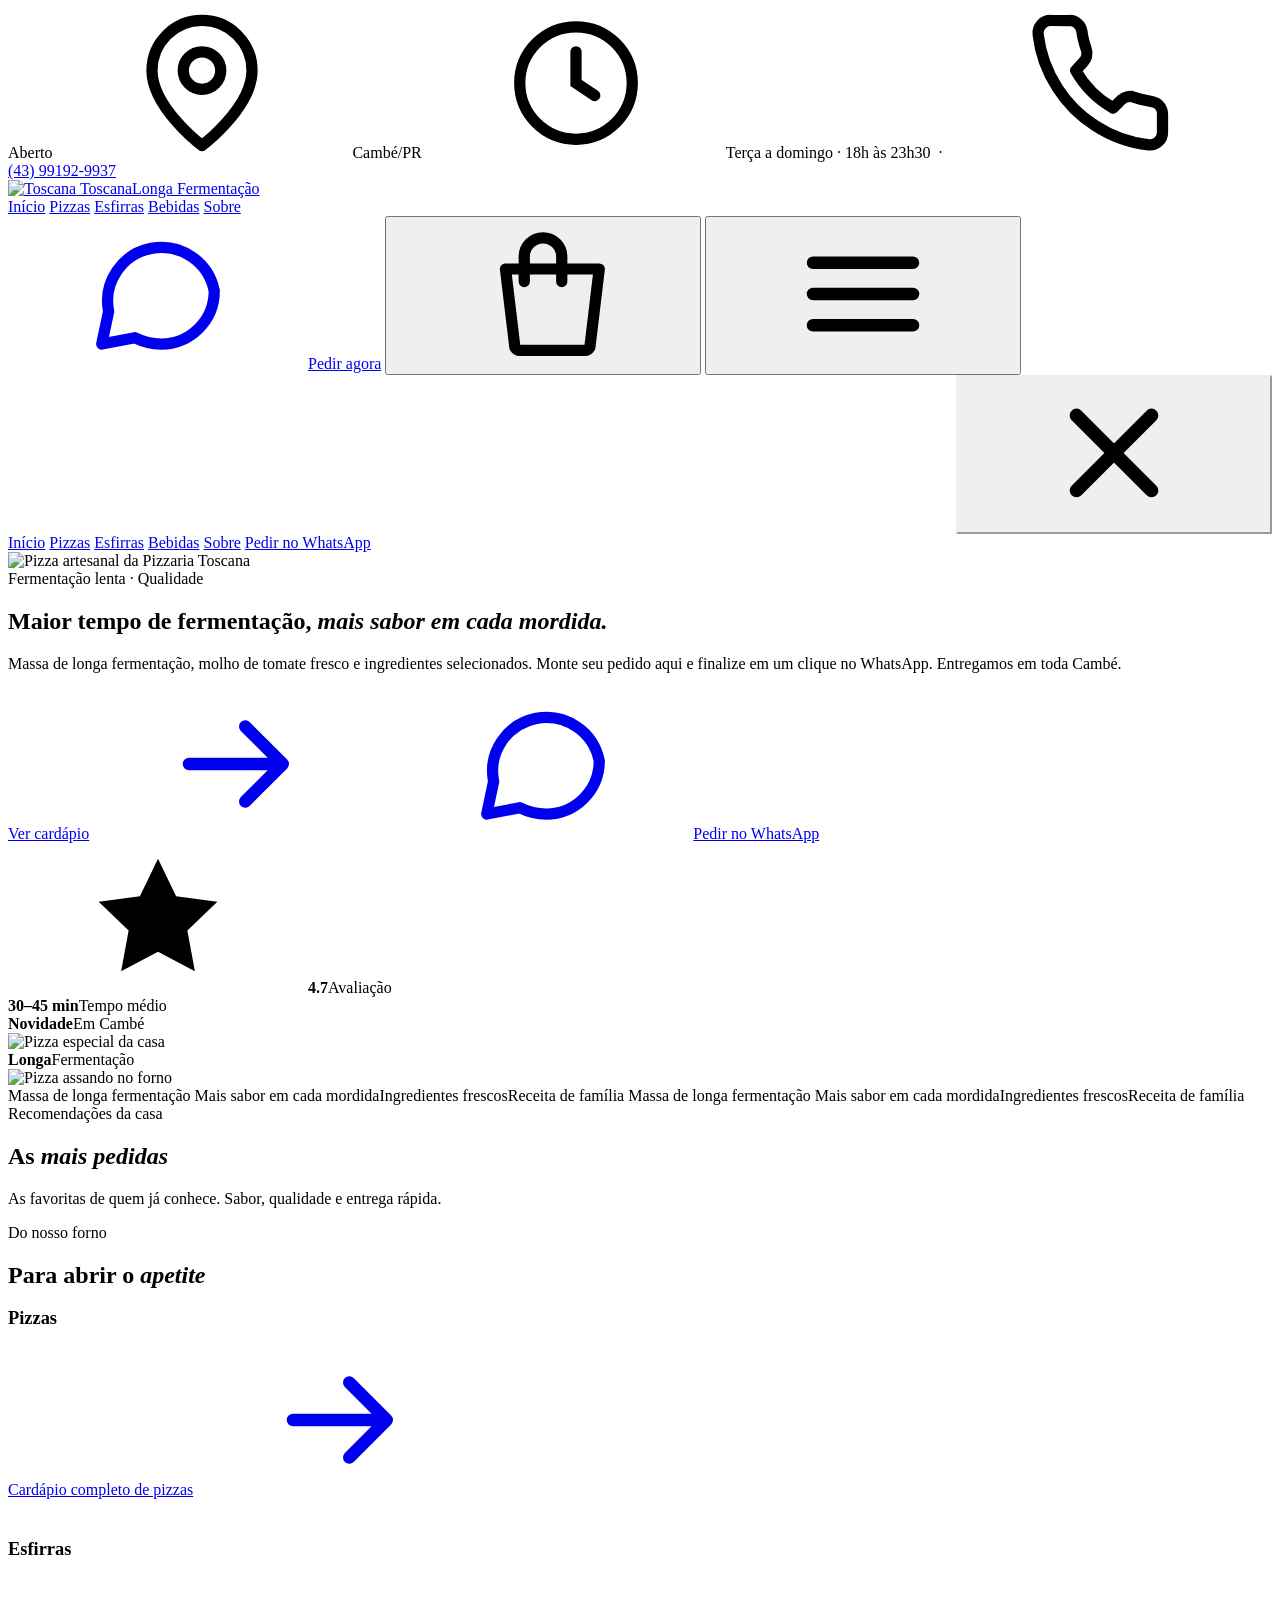
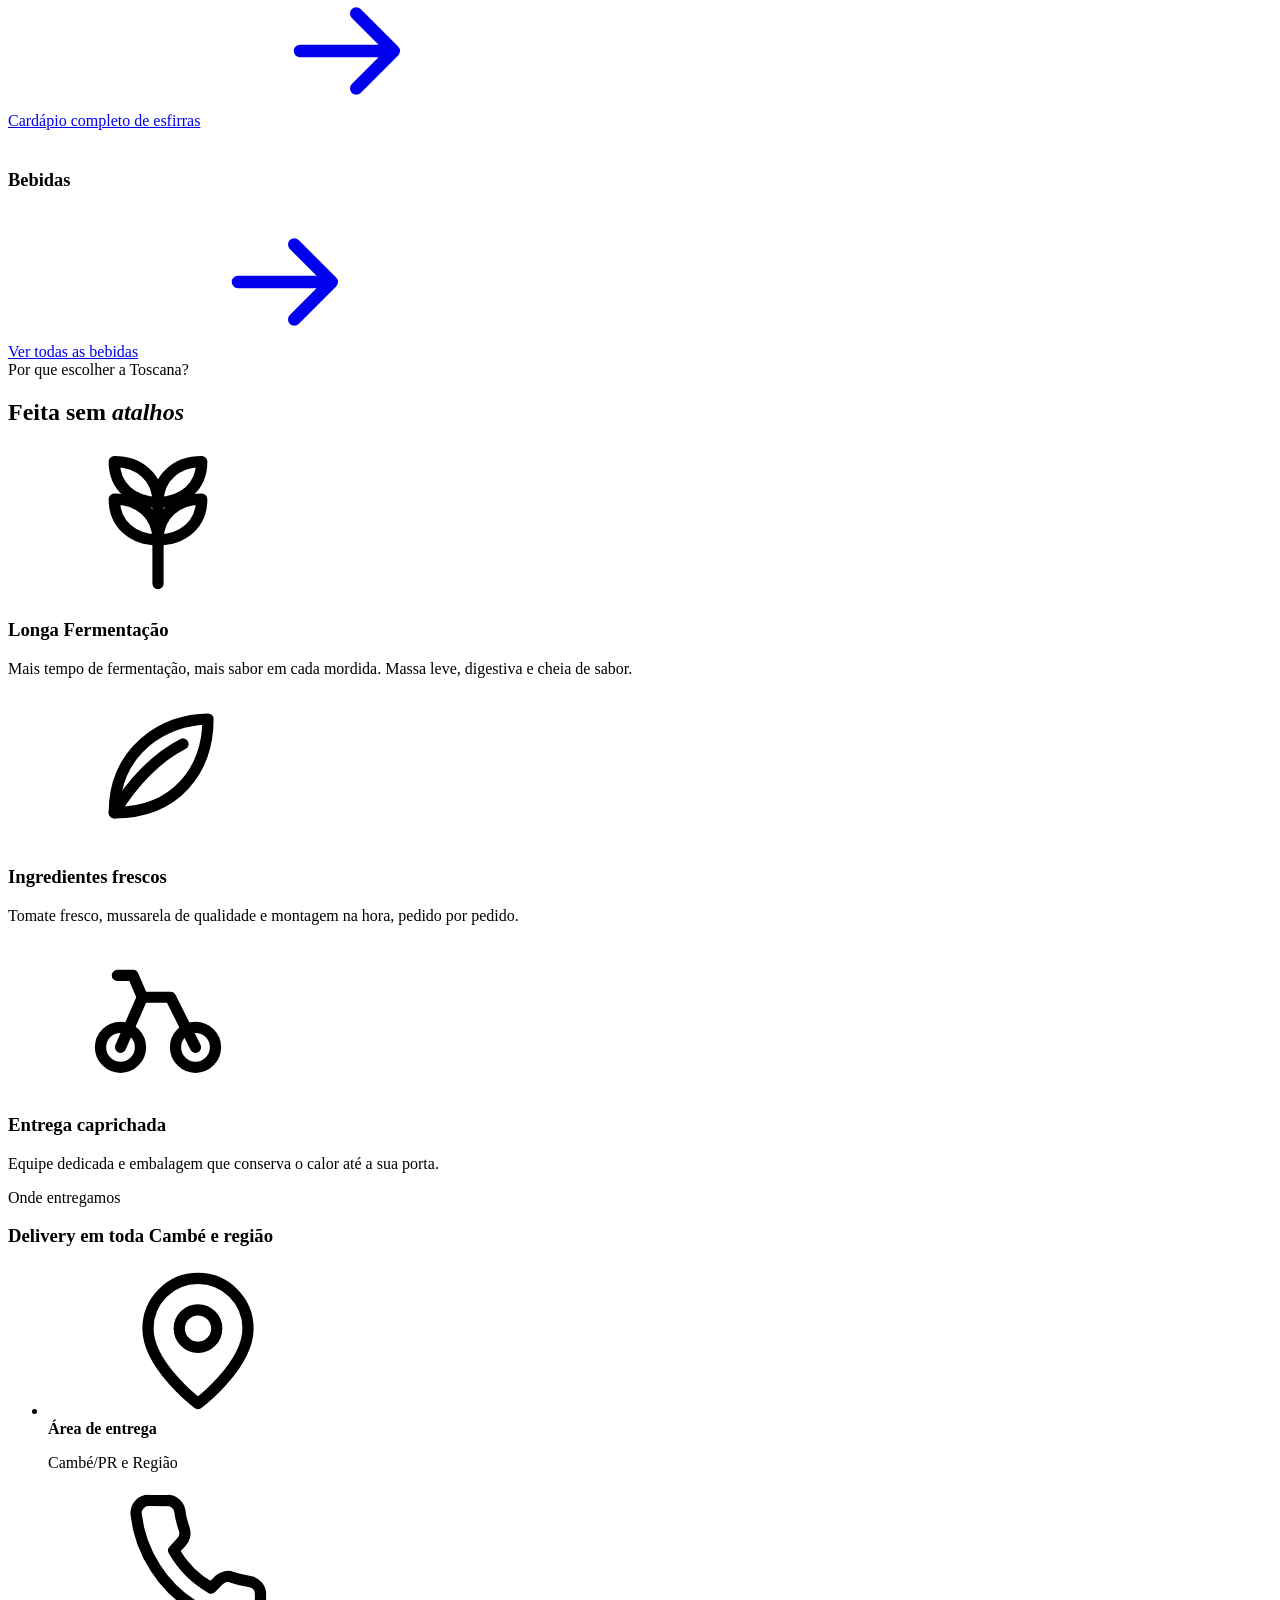
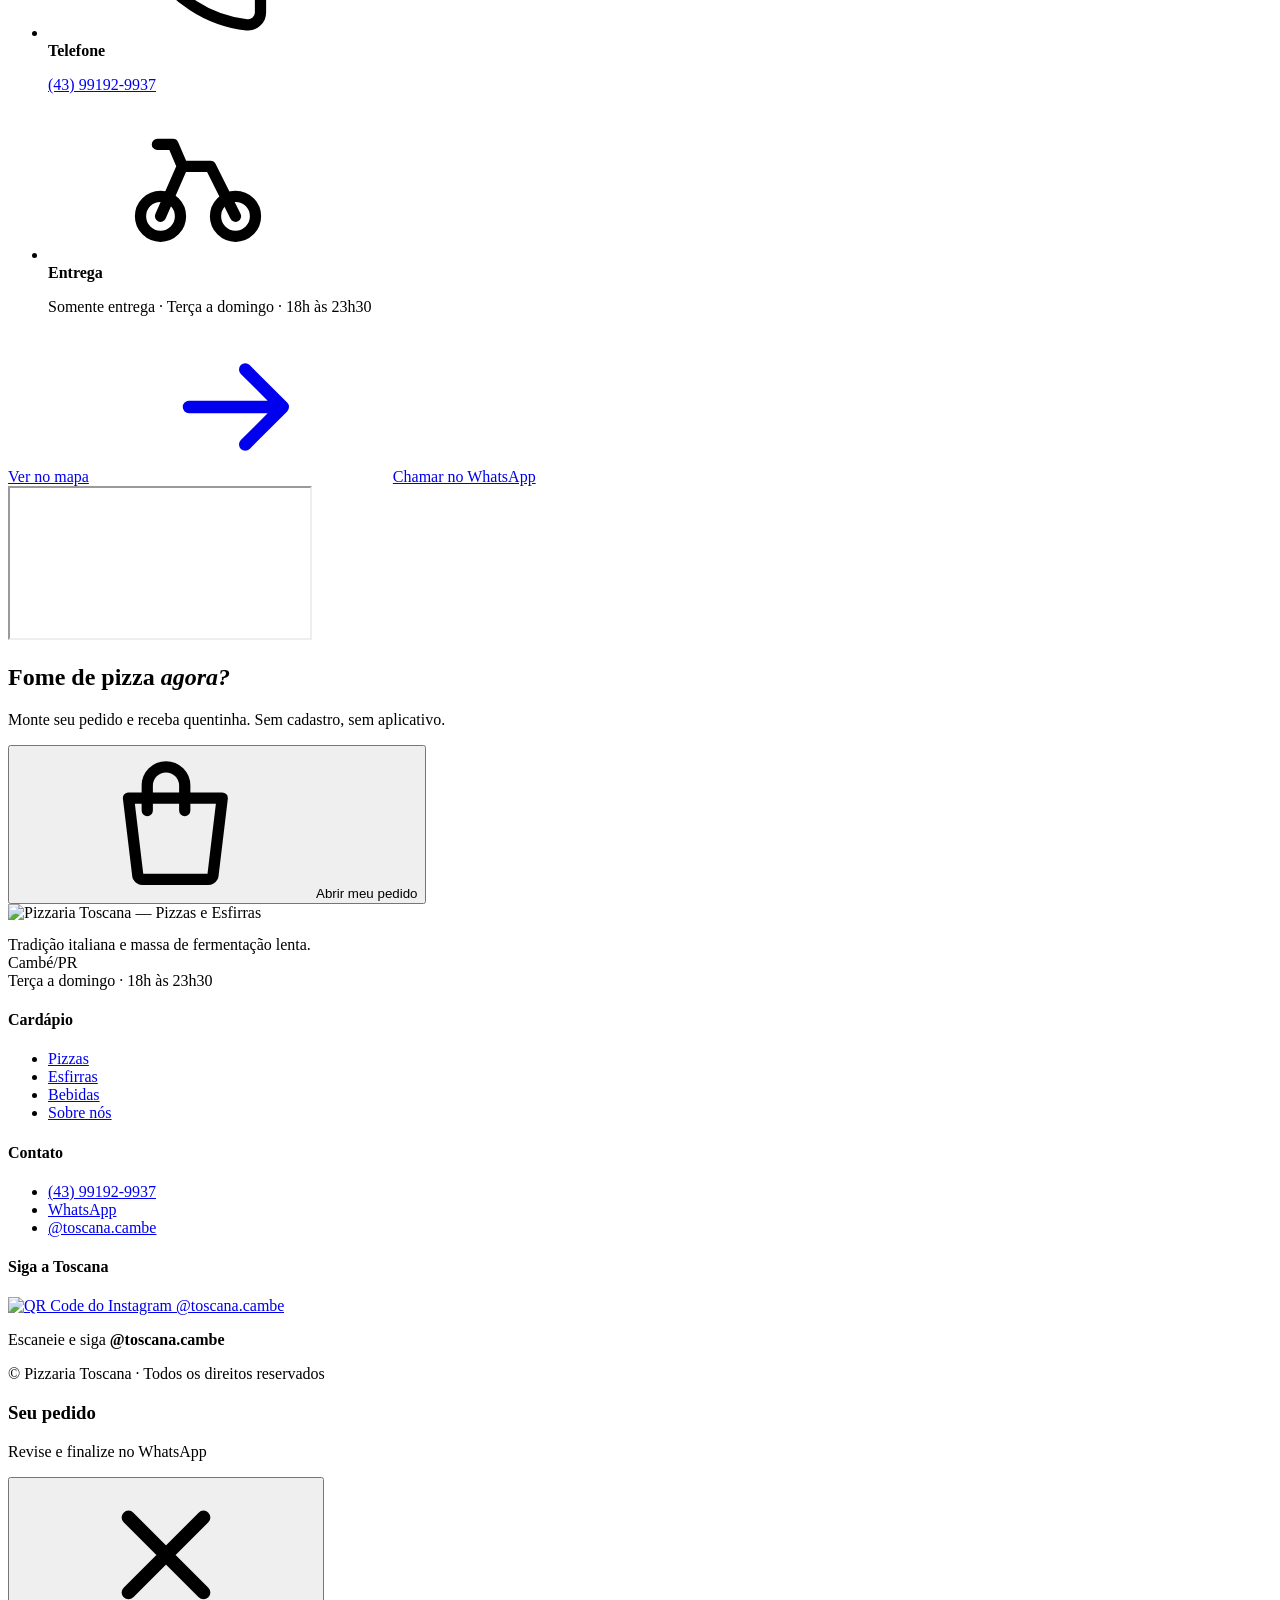
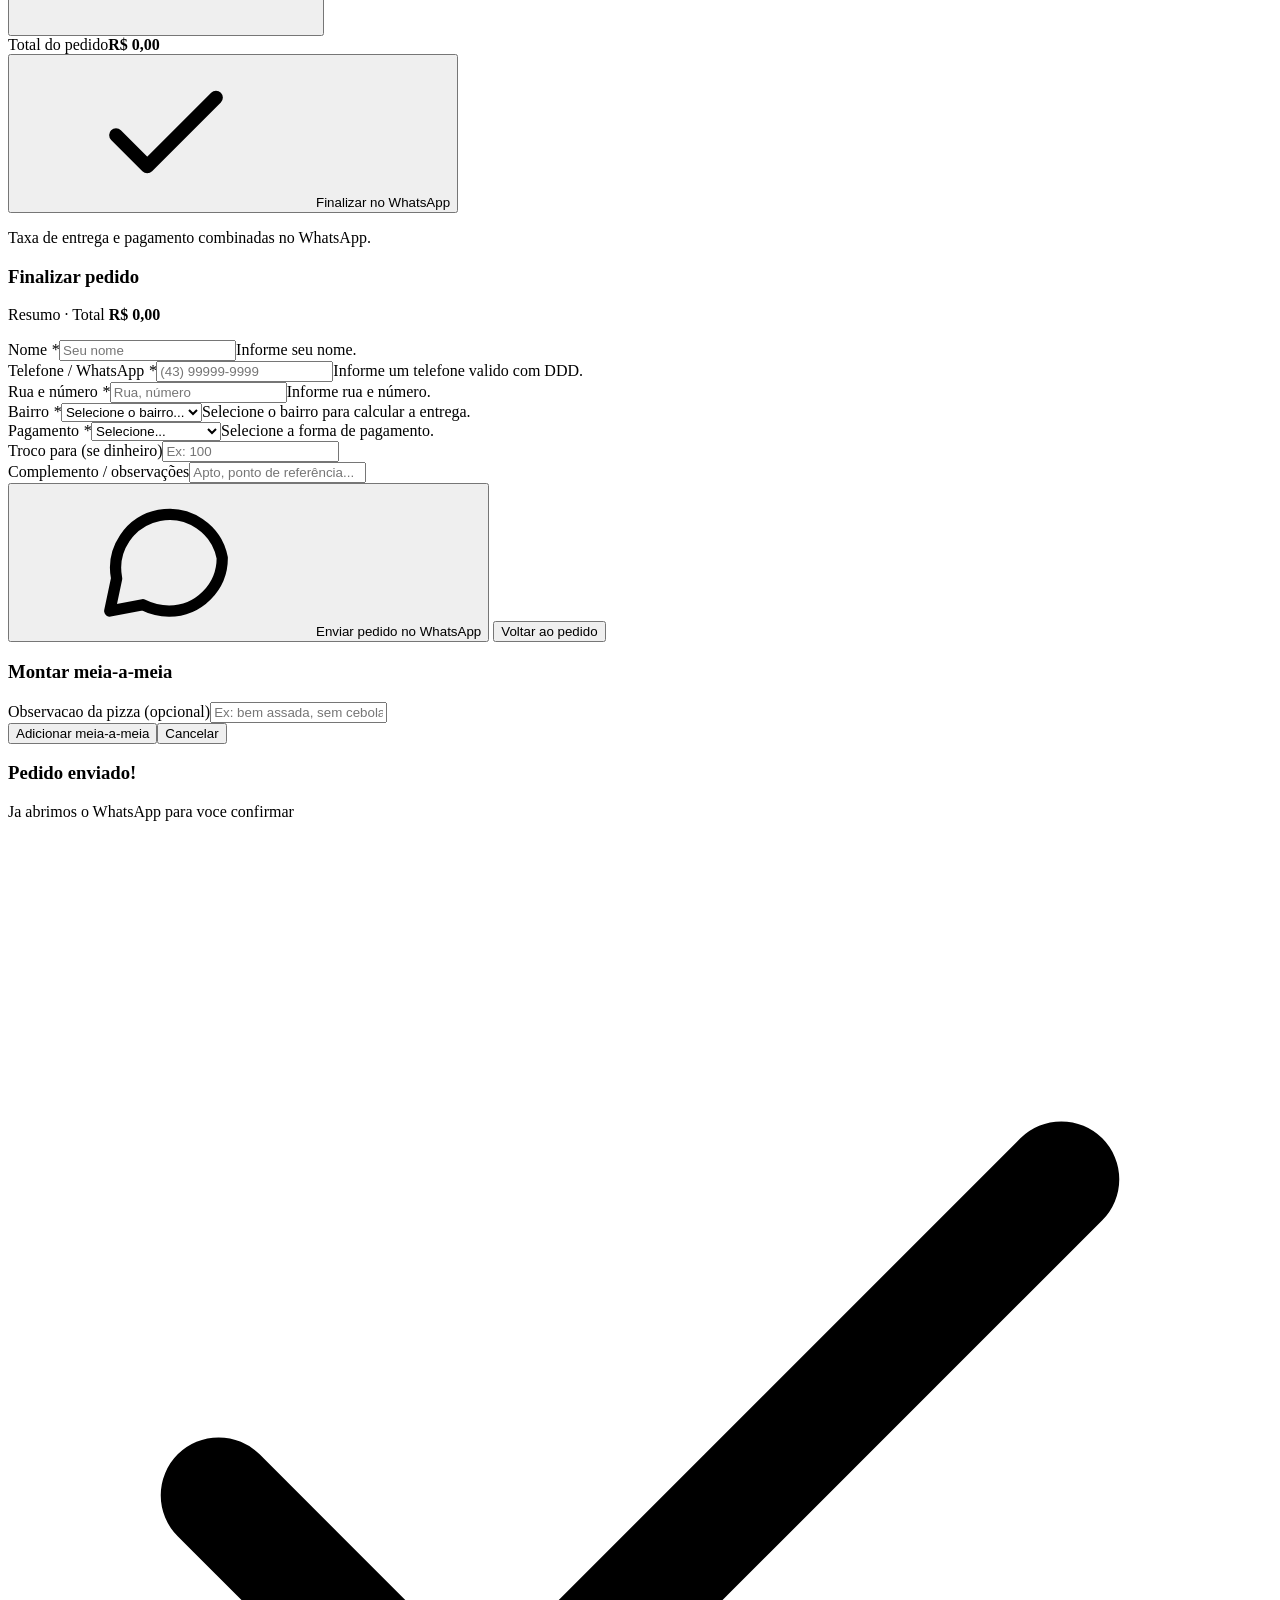
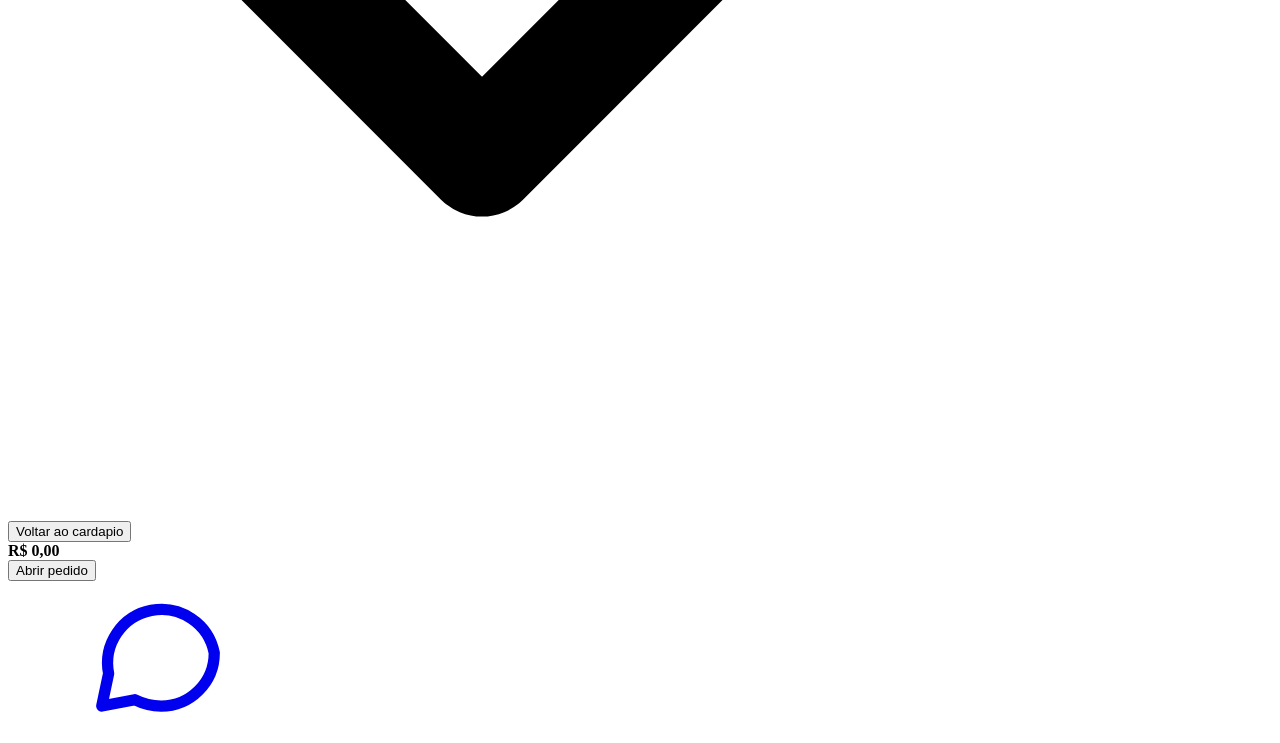
==== index.html @ c0763ba6 "Merge pull request #1 from CaueYamamoto/master" ====
<!DOCTYPE html>
<html lang="pt-BR">
<head>
<meta charset="UTF-8">
<meta name="viewport" content="width=device-width, initial-scale=1.0">
<title>Toscana — Pizzas e Esfirras em Cambé</title>
<meta name="description" content="Pizzaria Toscana: pizzas artesanais de fermentação lenta e esfirras fresquinhas, com entrega em Cambé. Monte seu pedido e finalize pelo WhatsApp.">
<link rel="icon" type="image/png" href="/assets/logo-mini.PNG">
<meta property="og:title" content="Pizzaria Toscana — Delivery em Cambé">
<meta property="og:description" content="Mais tempo de fermentação, mais sabor em cada mordida. Peça pelo WhatsApp.">
<meta property="og:image" content="assets/hero.jpg">
<link rel="preload" as="image" href="/assets/hero.jpg" fetchpriority="high">
<link rel="preconnect" href="https://fonts.googleapis.com">
<link rel="preconnect" href="https://fonts.gstatic.com" crossorigin>
<link href="https://fonts.googleapis.com/css2?family=Fraunces:ital,opsz,wght@0,9..144,500;0,9..144,650;1,9..144,500;1,9..144,650&family=Inter:wght@400;600;700;800&display=swap" rel="stylesheet">
<link rel="stylesheet" href="/css/style.css?v=6">
<meta name="theme-color" content="#3d060e">
<link rel="manifest" href="/manifest.json">
<script type="application/ld+json">{"@context":"https://schema.org","@type":"FoodEstablishment","name":"Pizzaria Toscana"}</script>
</head>
<body>

<svg width="0" height="0" style="position:absolute" aria-hidden="true">
  <defs>
    <symbol id="i-bag" viewBox="0 0 24 24" fill="none" stroke="currentColor" stroke-width="1.8" stroke-linecap="round" stroke-linejoin="round"><path d="M6 8h15l-1.5 12.5a1 1 0 0 1-1 .5H8.5a1 1 0 0 1-1-.5L6 8Z"/><path d="M9 10V6a3 3 0 0 1 6 0v4"/></symbol>
    <symbol id="i-phone" viewBox="0 0 24 24" fill="none" stroke="currentColor" stroke-width="1.8" stroke-linecap="round" stroke-linejoin="round"><path d="M22 16.9v3a2 2 0 0 1-2.2 2 19.8 19.8 0 0 1-8.6-3.1 19.5 19.5 0 0 1-6-6A19.8 19.8 0 0 1 2.1 4.2 2 2 0 0 1 4.1 2h3a2 2 0 0 1 2 1.7c.1 1 .4 2 .7 2.9a2 2 0 0 1-.5 2.1L8.1 10a16 16 0 0 0 6 6l1.3-1.3a2 2 0 0 1 2.1-.4c.9.3 1.9.5 2.9.7a2 2 0 0 1 1.6 2Z"/></symbol>
    <symbol id="i-pin" viewBox="0 0 24 24" fill="none" stroke="currentColor" stroke-width="1.8" stroke-linecap="round" stroke-linejoin="round"><path d="M20 10c0 6-8 12-8 12S4 16 4 10a8 8 0 0 1 16 0Z"/><circle cx="12" cy="10" r="3"/></symbol>
    <symbol id="i-clock" viewBox="0 0 24 24" fill="none" stroke="currentColor" stroke-width="1.8" stroke-linecap="round"><circle cx="12" cy="12" r="9"/><path d="M12 7v5l3 2"/></symbol>
    <symbol id="i-star" viewBox="0 0 24 24" fill="currentColor"><path d="M12 2.5l2.9 6 6.6.9-4.8 4.6 1.2 6.5L12 17.4l-5.9 3.1 1.2-6.5L2.5 9.4l6.6-.9Z"/></symbol>
    <symbol id="i-arrow" viewBox="0 0 24 24" fill="none" stroke="currentColor" stroke-width="2" stroke-linecap="round" stroke-linejoin="round"><path d="M4 12h15M13 6l6 6-6 6"/></symbol>
    <symbol id="i-flame" viewBox="0 0 24 24" fill="none" stroke="currentColor" stroke-width="1.8" stroke-linecap="round" stroke-linejoin="round"><path d="M12 22c4 0 7-2.8 7-6.5 0-4-3-6.5-4.5-9C13 4 12 2.5 12 2.5S11 4 9.5 6.5C8 9 5 11 5 15.5 5 19.2 8 22 12 22Z"/><path d="M12 22c-1.5 0-2.5-1-2.5-2.3 0-1.5 1.2-2.3 2.5-3.7 1.3 1.4 2.5 2.2 2.5 3.7 0 1.3-1 2.3-2.5 2.3Z"/></symbol>
    <symbol id="i-wheat" viewBox="0 0 24 24" fill="none" stroke="currentColor" stroke-width="1.8" stroke-linecap="round" stroke-linejoin="round"><path d="M12 22V9"/><path d="M12 9C12 5 9 2.5 5 2.5c0 4 3 6.5 7 6.5Z"/><path d="M12 9c0-4 3-6.5 7-6.5 0 4-3 6.5-7 6.5Z"/><path d="M12 15c0-4-3-6.5-7-6.5 0 4 3 6.5 7 6.5Z"/><path d="M12 15c0-4 3-6.5 7-6.5 0 4-3 6.5-7 6.5Z"/></symbol>
    <symbol id="i-leaf" viewBox="0 0 24 24" fill="none" stroke="currentColor" stroke-width="1.8" stroke-linecap="round" stroke-linejoin="round"><path d="M5 19C5 9 13 4 20 4c0 8-5 15-15 15Z"/><path d="M5 19c3-5 7-9 11-11"/></symbol>
    <symbol id="i-x" viewBox="0 0 24 24" fill="none" stroke="currentColor" stroke-width="2.2" stroke-linecap="round"><path d="M6 6l12 12M18 6 6 18"/></symbol>
    <symbol id="i-menu" viewBox="0 0 24 24" fill="none" stroke="currentColor" stroke-width="2" stroke-linecap="round"><path d="M4 7h16M4 12h16M4 17h16"/></symbol>
    <symbol id="i-chat" viewBox="0 0 24 24" fill="none" stroke="currentColor" stroke-width="1.8" stroke-linecap="round" stroke-linejoin="round"><path d="M21 11.5a8.5 8.5 0 0 1-8.5 8.5c-1.5 0-3-.4-4.2-1L3 20l1.1-5.2A8.5 8.5 0 1 1 21 11.5Z"/></symbol>
    <symbol id="i-bike" viewBox="0 0 24 24" fill="none" stroke="currentColor" stroke-width="1.8" stroke-linecap="round" stroke-linejoin="round"><circle cx="6" cy="17" r="3.2"/><circle cx="18" cy="17" r="3.2"/><path d="M6 17 9.5 9H14l4 8M9.5 9 8 5.5H5.5"/></symbol>
    <symbol id="i-check" viewBox="0 0 24 24" fill="none" stroke="currentColor" stroke-width="2.2" stroke-linecap="round" stroke-linejoin="round"><path d="M4 12.5l5 5L20 6.5"/></symbol>
  </defs>
</svg>

<div class="topbar">
  <div class="container">
    <span class="topbar-item"><span class="open-badge" data-open-badge>Aberto</span></span><span class="topbar-item topbar-item--hide-mobile"><svg><use href="#i-pin"/></svg><span data-bind="address">Cambé/PR</span></span>
    <span class="topbar-item"><svg><use href="#i-clock"/></svg><span data-bind="hours">Terça a domingo · 18h às 23h30</span>&nbsp;&nbsp;·&nbsp;&nbsp;<svg><use href="#i-phone"/></svg><a data-bind="phone-href" href="#"><span data-bind="phone">(43) 99192-9937</span></a></span>
  </div>
</div>

<header class="site-header" id="siteHeader">
  <div class="container header-inner">
    <a class="brand" href="/" aria-label="Pizzaria Toscana — início">
      <span class="brand-badge"><img src="/assets/logo-mini.PNG" alt="Toscana" width="52" height="52"></span>
      <span><span class="brand-name">Toscana</span><span class="brand-sub">Longa Fermentação</span></span>
    </a>
    <nav class="main-nav" aria-label="Navegação principal">
      <a href="/" class="is-active">Início</a>
      <a href="/pizzas">Pizzas</a>
      <a href="/esfirras">Esfirras</a>
      <a href="/bebidas">Bebidas</a>
      <a href="/sobre">Sobre</a>
    </nav>
    <div class="header-actions">
      <a class="btn btn--wine btn--sm" data-bind="wa" href="#"><svg><use href="#i-chat"/></svg>Pedir agora</a>
      <button class="bag-btn" type="button" data-open-cart aria-label="Abrir pedido"><svg><use href="#i-bag"/></svg><span class="bag-count" data-cart-count style="display:none">0</span></button>
      <button class="nav-toggle" type="button" id="mobileOpen" aria-label="Abrir menu"><svg><use href="#i-menu"/></svg></button>
    </div>
  </div>
</header>

<nav class="mobile-nav" id="mobileNav" aria-label="Menu">
  <div style="display:flex;justify-content:flex-end"><button class="icon-btn" type="button" id="mobileClose" aria-label="Fechar menu" style="border-color:var(--line);color:var(--wine-800)"><svg><use href="#i-x"/></svg></button></div>
  <a class="mobile-link" href="/">Início</a>
  <a class="mobile-link" href="/pizzas">Pizzas</a>
  <a class="mobile-link" href="/esfirras">Esfirras</a>
  <a class="mobile-link" href="/bebidas">Bebidas</a>
  <a class="mobile-link" href="/sobre">Sobre</a>
  <a class="btn btn--wine btn--block" data-bind="wa" href="#">Pedir no WhatsApp</a>
</nav>

<main>
  <!-- Hero -->
  <section class="hero">
    <div class="hero-bg"><img src="/assets/hero.jpg" alt="Pizza artesanal da Pizzaria Toscana" fetchpriority="high"></div>
    <div class="container">
      <div>
        <span class="eyebrow eyebrow--light">Fermentação lenta · Qualidade</span>
        <h1>Maior tempo de fermentação, <em>mais sabor em cada mordida.</em></h1>
        <p class="lead">Massa de longa fermentação, molho de tomate fresco e ingredientes selecionados. Monte seu pedido aqui e finalize em um clique no WhatsApp. Entregamos em toda Cambé.</p>
        <div class="hero-cta">
          <a href="/pizzas" class="btn btn--gold">Ver cardápio<svg><use href="#i-arrow"/></svg></a>
          <a data-bind="wa" href="#" class="btn btn--light"><svg><use href="#i-chat"/></svg>Pedir no WhatsApp</a>
        </div>
        <div class="hero-proof">
          <div class="proof"><strong><svg><use href="#i-star"/></svg>4.7</strong><span>Avaliação</span></a></div>
          <div class="proof"><strong>30–45 min</strong><span>Tempo médio</span></div>
          <div class="proof"><strong>Novidade</strong><span>Em Cambé</span></div>
        </div>
      </div>
      <div class="collage" aria-hidden="true">
        <div class="collage-main"><img src="/assets/pizza-toscana.jpg" alt="Pizza especial da casa" loading="lazy" decoding="async" width="640" height="480"></div>
        <div class="collage-badge"><strong>Longa</strong><span>Fermentação</span></div>
        <div class="collage-small"><img src="/assets/forno.jpg" alt="Pizza assando no forno" loading="lazy" decoding="async" width="400" height="400"></div>
      </div>
    </div>
  </section>

  <!-- Faixa -->
  <div class="marquee" aria-hidden="true">
      <div class="marquee-track">
        <span>Massa de longa fermentação </span><span>Mais sabor em cada mordida</span><span>Ingredientes frescos</span><span>Receita de família</span>
        <span>Massa de longa fermentação </span><span>Mais sabor em cada mordida</span><span>Ingredientes frescos</span><span>Receita de família</span>
    </div>
  </div>

  <!-- Mais pedidas -->
  <section class="section">
    <div class="container">
      <div class="section-head section-head--center">
        <span class="eyebrow eyebrow--center">Recomendações da casa</span>
        <h2>As <em>mais pedidas</em></h2>
        <p>As favoritas de quem já conhece. Sabor, qualidade e entrega rápida.</p>
      </div>
      <div class="grid grid--4" data-menu="featured"></div>
    </div>
  </section>

  <!-- Prévia do cardápio -->
  <section class="section section--white section--tight">
    <div class="container">
      <div class="section-head">
        <span class="eyebrow">Do nosso forno</span>
        <h2>Para abrir o <em>apetite</em></h2>
      </div>
      <h3 style="font-size:1.15rem;color:var(--wine-800);margin-bottom:16px">Pizzas</h3>
      <div class="grid grid--4" data-menu="pizzas" data-limit="4"></div>
      <div class="section-more"><a href="/pizzas" class="btn btn--ghost">Cardápio completo de pizzas<svg><use href="#i-arrow"/></svg></a></div>
      <h3 style="font-size:1.15rem;color:var(--wine-800);margin:40px 0 16px">Esfirras</h3>
      <div class="grid grid--4" data-menu="esfirras" data-limit="4"></div>
      <div class="section-more"><a href="/esfirras" class="btn btn--ghost">Cardápio completo de esfirras<svg><use href="#i-arrow"/></svg></a></div>
      <h3 style="font-size:1.15rem;color:var(--wine-800);margin:40px 0 16px">Bebidas</h3>
      <div class="grid grid--4" data-menu="bebidas" data-limit="4"></div>
      <div class="section-more"><a href="/bebidas" class="btn btn--ghost">Ver todas as bebidas<svg><use href="#i-arrow"/></svg></a></div>
    </div>
  </section>

  <!-- Diferenciais -->
  <section class="section">
    <div class="container">
      <div class="section-head">
        <span class="eyebrow">Por que escolher a Toscana?</span>
        <h2>Feita sem <em>atalhos</em></h2>
      </div>
      <div class="values">
        <div class="value-card">
          <div class="value-ico"><svg><use href="#i-wheat"/></svg></div>
          <h3>Longa Fermentação</h3>
          <p>Mais tempo de fermentação, mais sabor em cada mordida. Massa leve, digestiva e cheia de sabor.</p>
        </div>
        <div class="value-card">
          <div class="value-ico"><svg><use href="#i-leaf"/></svg></div>
          <h3>Ingredientes frescos</h3>
          <p>Tomate fresco, mussarela de qualidade e montagem na hora, pedido por pedido.</p>
        </div>
        <div class="value-card">
          <div class="value-ico"><svg><use href="#i-bike"/></svg></div>
          <h3>Entrega caprichada</h3>
          <p>Equipe dedicada e embalagem que conserva o calor até a sua porta.</p>
        </div>
      </div>
    </div>
  </section>

  <!-- Localizacao -->
  <section class="section section--white section--tight">
    <div class="container split">
      <div class="info-panel">
        <span class="eyebrow eyebrow--light">Onde entregamos</span>
        <h3>Delivery em toda Cambé e região</h3>
        <ul class="info-list">
          <li><span class="info-ico"><svg><use href="#i-pin"/></svg></span><div><strong>Área de entrega</strong><p data-bind="address">Cambé/PR e Região</p></div></li>
          <li><span class="info-ico"><svg><use href="#i-phone"/></svg></span><div><strong>Telefone</strong><p><a data-bind="phone-href" href="#"><span data-bind="phone">(43) 99192-9937</span></a></p></div></li>
          <li><span class="info-ico"><svg><use href="#i-bike"/></svg></span><div><strong>Entrega</strong><p>Somente entrega · <span data-bind="hours">Terça a domingo · 18h às 23h30</span></p></div></li>
        </ul>
        <div class="info-actions">
          <a id="btnRotas" href="#" class="btn btn--gold btn--sm">Ver no mapa<svg><use href="#i-arrow"/></svg></a>
          <a data-bind="wa" href="#" class="btn btn--light btn--sm">Chamar no WhatsApp</a>
        </div>
      </div>
      <div class="map-frame"><iframe id="mapEmbed" title="Mapa — Pizzaria Toscana" loading="lazy" referrerpolicy="no-referrer-when-downgrade"></iframe></div>
    </div>
  </section>

  <!-- CTA -->
  <div class="cta-band">
    <div class="container">
      <div><h2>Fome de pizza <em>agora?</em></h2><p>Monte seu pedido e receba quentinha. Sem cadastro, sem aplicativo.</p></div>
      <button class="btn btn--gold" type="button" data-open-cart><svg><use href="#i-bag"/></svg>Abrir meu pedido</button>
    </div>
  </div>
</main>

<footer class="site-footer">
  <div class="container footer-grid">
    <div>
      <img class="footer-logo" src="/assets/logo-full.PNG" alt="Pizzaria Toscana — Pizzas e Esfirras">
      <p style="margin-top:14px">Tradição italiana e massa de fermentação lenta.<br><span data-bind="address">Cambé/PR</span><br><span data-bind="hours">Terça a domingo · 18h às 23h30</span></p>
    </div>
    <div><h4>Cardápio</h4><ul><li><a href="/pizzas">Pizzas</a></li><li><a href="/esfirras">Esfirras</a></li><li><a href="/bebidas">Bebidas</a></li><li><a href="/sobre">Sobre nós</a></li></ul></div>
    <div><h4>Contato</h4><ul><li><a data-bind="phone-href" href="#"><span data-bind="phone">(43) 99192-9937</span></a></li><li><a data-bind="wa" href="#">WhatsApp</a></li><li><a data-bind="ig" href="#" target="_blank" rel="noopener"><span data-bind="ig-handle">@toscana.cambe</span></a></li></ul></div>
    <div><h4>Siga a Toscana</h4><a class="qr-card" data-bind="ig" href="#" target="_blank" rel="noopener" aria-label="Abrir o Instagram da Toscana"><img src="/assets/qrcodeig.JPG" alt="QR Code do Instagram @toscana.cambe"></a><p class="qr-caption">Escaneie e siga <strong data-bind="ig-handle">@toscana.cambe</strong></p></div>
  </div>
  <div class="footer-bottom">© <span id="ano"></span> Pizzaria Toscana · Todos os direitos reservados</div>
</footer>

<!-- Carrinho -->
<div class="scrim" id="cartScrim"></div>
<aside class="cart-drawer" id="cartDrawer" role="dialog" aria-modal="true" aria-label="Seu pedido">
  <div class="drawer-head">
    <div><h3>Seu pedido</h3><p>Revise e finalize no WhatsApp</p></div>
    <button class="icon-btn" type="button" data-close-cart aria-label="Fechar"><svg><use href="#i-x"/></svg></button>
  </div>
  <div class="drawer-items" id="cartItems"></div>
  <div class="drawer-foot">
    <div class="total-line"><span>Total do pedido</span><strong id="cartTotal">R$ 0,00</strong></div>
    <button class="btn btn--green btn--block" id="btnCheckout" type="button" data-open-checkout><svg><use href="#i-check"/></svg>Finalizar no WhatsApp</button>
    <p class="foot-note">Taxa de entrega e pagamento combinadas no WhatsApp.</p>
  </div>
</aside>

<!-- Checkout -->
<div class="modal" id="checkoutModal" role="dialog" aria-modal="true" aria-label="Finalizar pedido">
  <div class="modal-card">
    <div class="modal-head"><h3>Finalizar pedido</h3><p>Resumo · Total <strong id="checkoutTotal">R$ 0,00</strong></p></div>
    <form class="modal-body" id="checkoutForm" novalidate>
      <div class="order-resume" id="orderResume"></div>
      <div class="field"><label for="fName">Nome <i>*</i></label><input id="fName" name="name" autocomplete="name" autocapitalize="words" enterkeyhint="next" aria-describedby="fName-err" placeholder="Seu nome"><span class="field-error" id="fName-err">Informe seu nome.</span></div>
      <div class="field"><label for="fPhone">Telefone / WhatsApp <i>*</i></label><input id="fPhone" name="phone" inputmode="tel" autocomplete="tel" enterkeyhint="next" aria-describedby="fPhone-err" placeholder="(43) 99999-9999"><span class="field-error" id="fPhone-err">Informe um telefone valido com DDD.</span></div>
      <div class="field"><label for="fAddress">Rua e número <i>*</i></label><input id="fAddress" name="address" autocomplete="street-address" enterkeyhint="next" aria-describedby="fAddress-err" placeholder="Rua, número"><span class="field-error" id="fAddress-err">Informe rua e número.</span></div>
      <div class="field"><label for="fDistrict">Bairro <i>*</i></label><select id="fDistrict" name="district"><option value="">Selecione o bairro...</option></select><span class="field-error" id="fDistrict-err">Selecione o bairro para calcular a entrega.</span></div>
      <div class="fee-preview" id="feePreview" role="status"></div>
      <div class="field-2col"><div class="field"><label for="fPayment">Pagamento <i>*</i></label><select id="fPayment"><option value="">Selecione...</option><option>Pix</option><option>Cartão na entrega</option><option>Dinheiro</option></select><span class="field-error" id="fPayment-err">Selecione a forma de pagamento.</span></div><div class="field" id="fChangeWrap"><label for="fChange">Troco para (se dinheiro)</label><input id="fChange" inputmode="decimal" placeholder="Ex: 100"></div></div>
      <div class="field"><label for="fNotes">Complemento / observações</label><input id="fNotes" name="notes" autocomplete="off" enterkeyhint="done" placeholder="Apto, ponto de referência..."></div>
      <div class="modal-foot"><button type="submit" class="btn btn--green btn--block"><svg><use href="#i-chat"/></svg>Enviar pedido no WhatsApp</button>
      <button type="button" class="btn btn--ghost btn--block" data-close-checkout>Voltar ao pedido</button></div>
    </form>
  </div>
</div>

<div class="modal" id="halfModal" role="dialog" aria-modal="true" aria-label="Montar meia-a-meia"><div class="modal-card"><div class="modal-head"><h3 id="halfTitle">Montar meia-a-meia</h3><p id="halfFee"></p></div><div class="modal-body"><div class="half-list" id="halfOptions"></div><div class="field"><label for="halfNotes">Observacao da pizza (opcional)</label><input id="halfNotes" maxlength="80" inputmode="text" enterkeyhint="done" placeholder="Ex: bem assada, sem cebola"></div><button type="button" class="btn btn--wine btn--block" data-confirm-half>Adicionar meia-a-meia</button><button type="button" class="btn btn--ghost btn--block" data-close-half>Cancelar</button></div></div></div><div class="modal" id="successModal" role="dialog" aria-modal="true" aria-label="Pedido enviado"><div class="modal-card"><div class="modal-head"><h3>Pedido enviado!</h3><p>Ja abrimos o WhatsApp para voce confirmar</p></div><div class="modal-body"><div class="success-check"><svg viewBox="0 0 24 24" fill="none" stroke="currentColor" stroke-width="2.2" stroke-linecap="round" stroke-linejoin="round"><path d="M4 12.5l5 5L20 6.5"/></svg></div><p id="successText"></p><button type="button" class="btn btn--green btn--block" data-close-success>Voltar ao cardapio</button><button type="button" class="btn btn--ghost btn--block" id="btnReorder" style="display:none">Pedir o ultimo pedido de novo</button></div></div></div><div class="sticky-bar" id="stickyBar" role="status"><div><strong id="stickyTotal">R$ 0,00</strong><br><span id="stickyCount"></span></div><button class="btn btn--gold btn--sm" type="button" data-open-cart>Abrir pedido</button></div>

<div class="toast" id="toast" role="status"></div>
<a class="float-wa" data-bind="wa" href="#" aria-label="Conversar no WhatsApp"><svg><use href="#i-chat"/></svg></a>

<script>if("serviceWorker" in navigator){window.addEventListener("load",function(){navigator.serviceWorker.register("/sw.js",{updateViaCache:"none"}).catch(function(){});});}</script>
<script src="/js/data.js"></script>
<script src="/js/store.js"></script>
<script src="/js/app.js"></script>
</body>
</html>
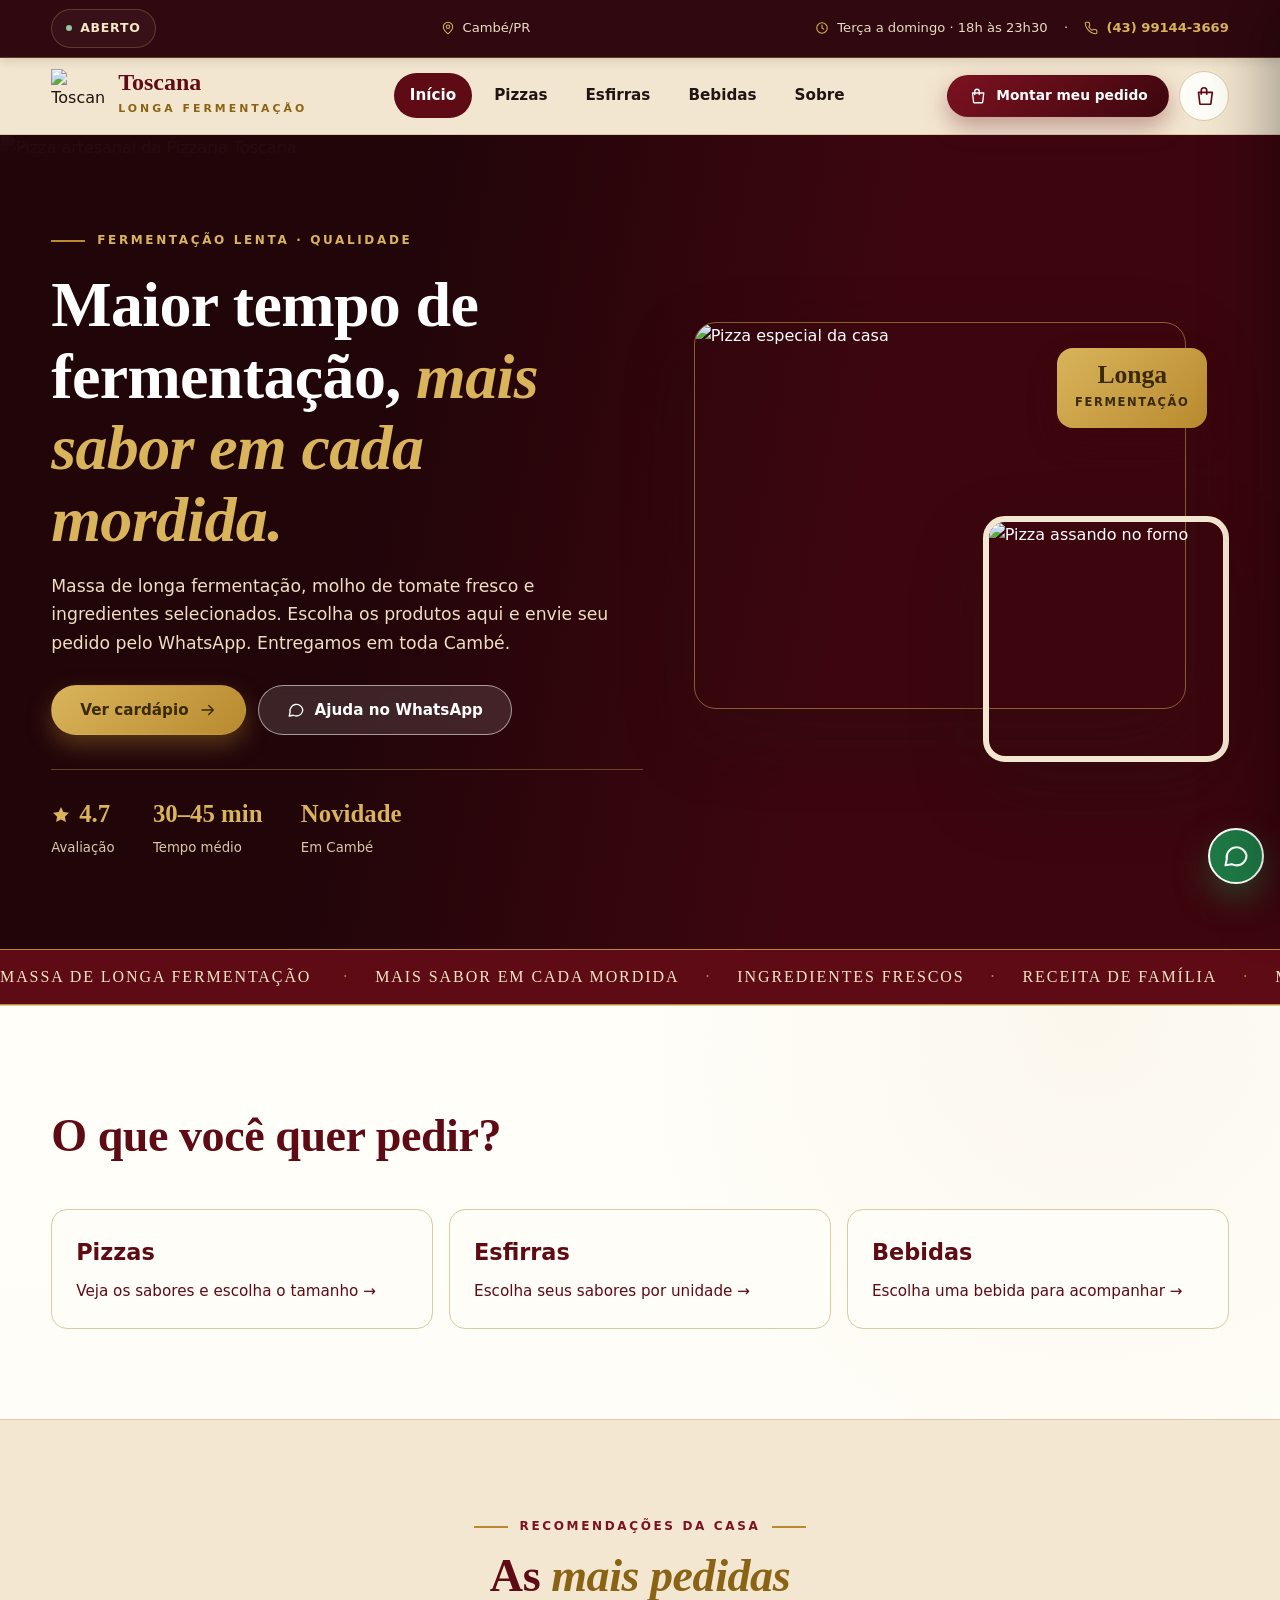
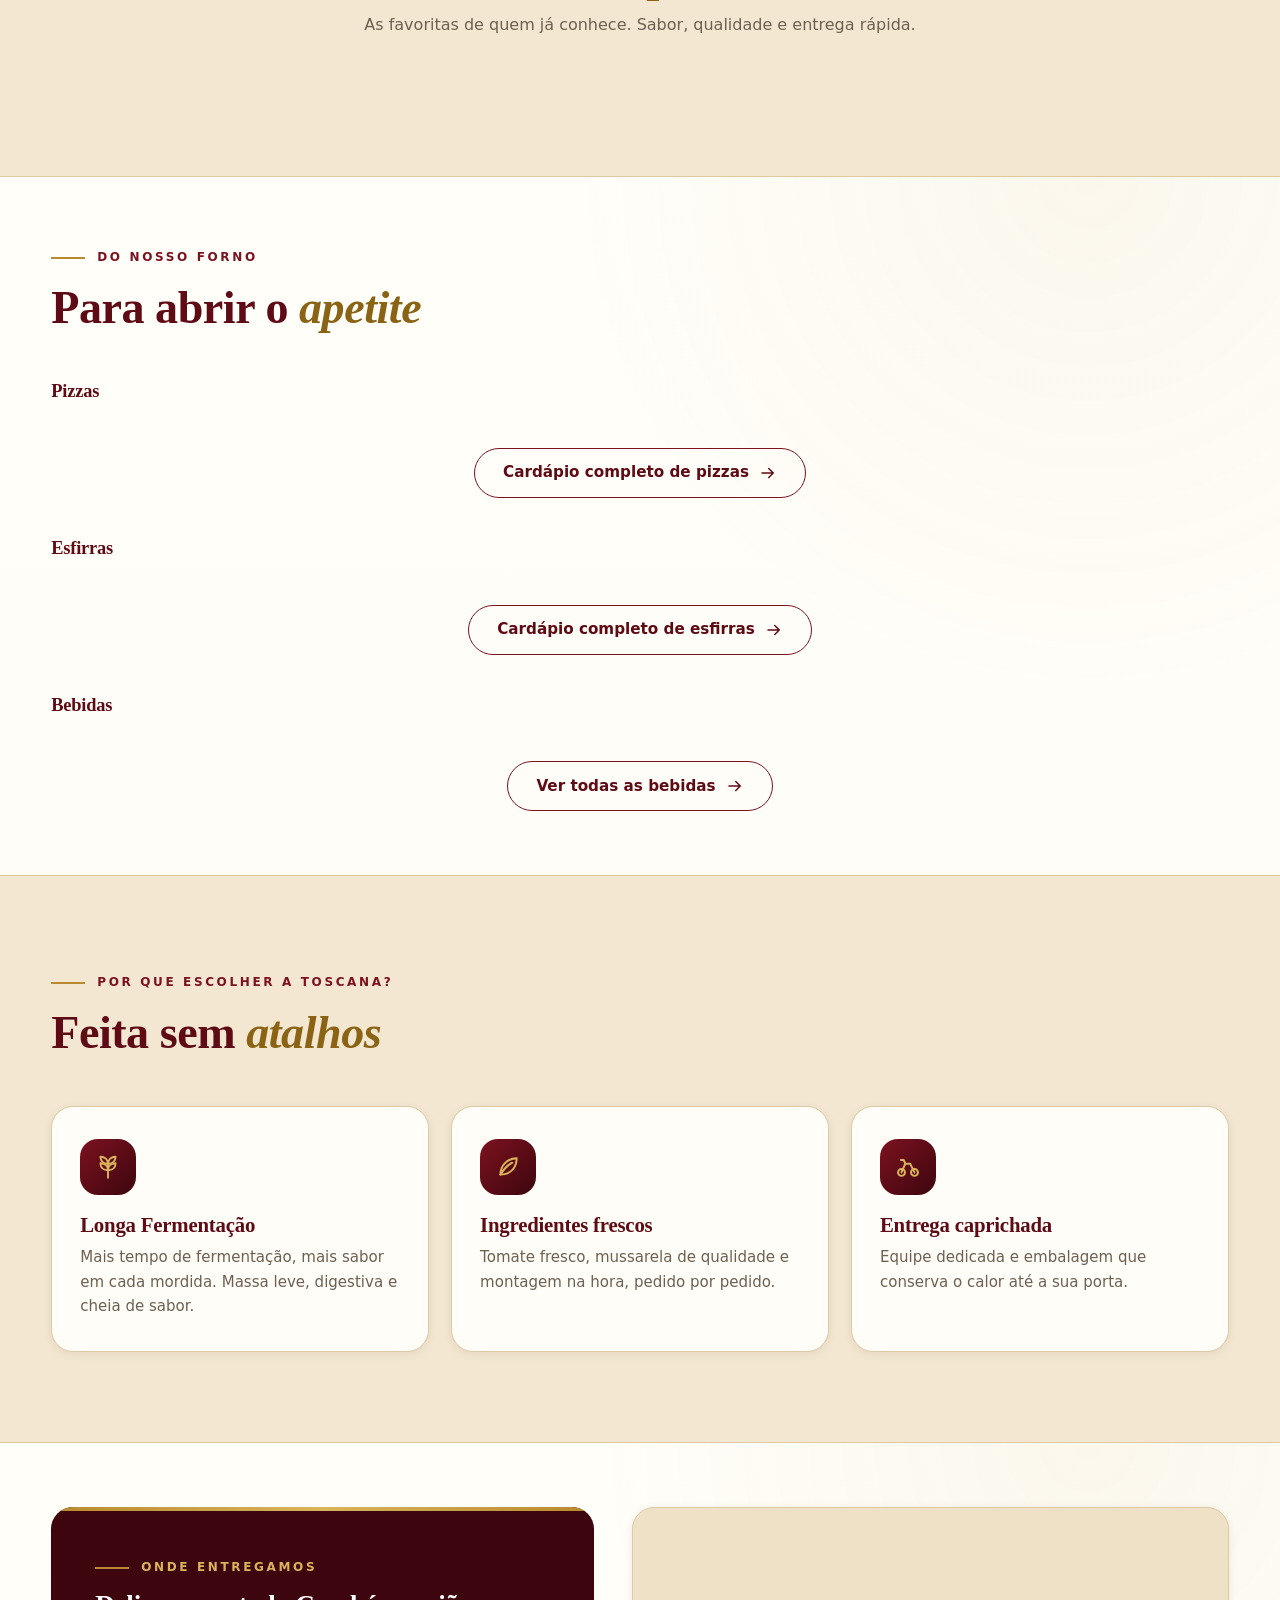
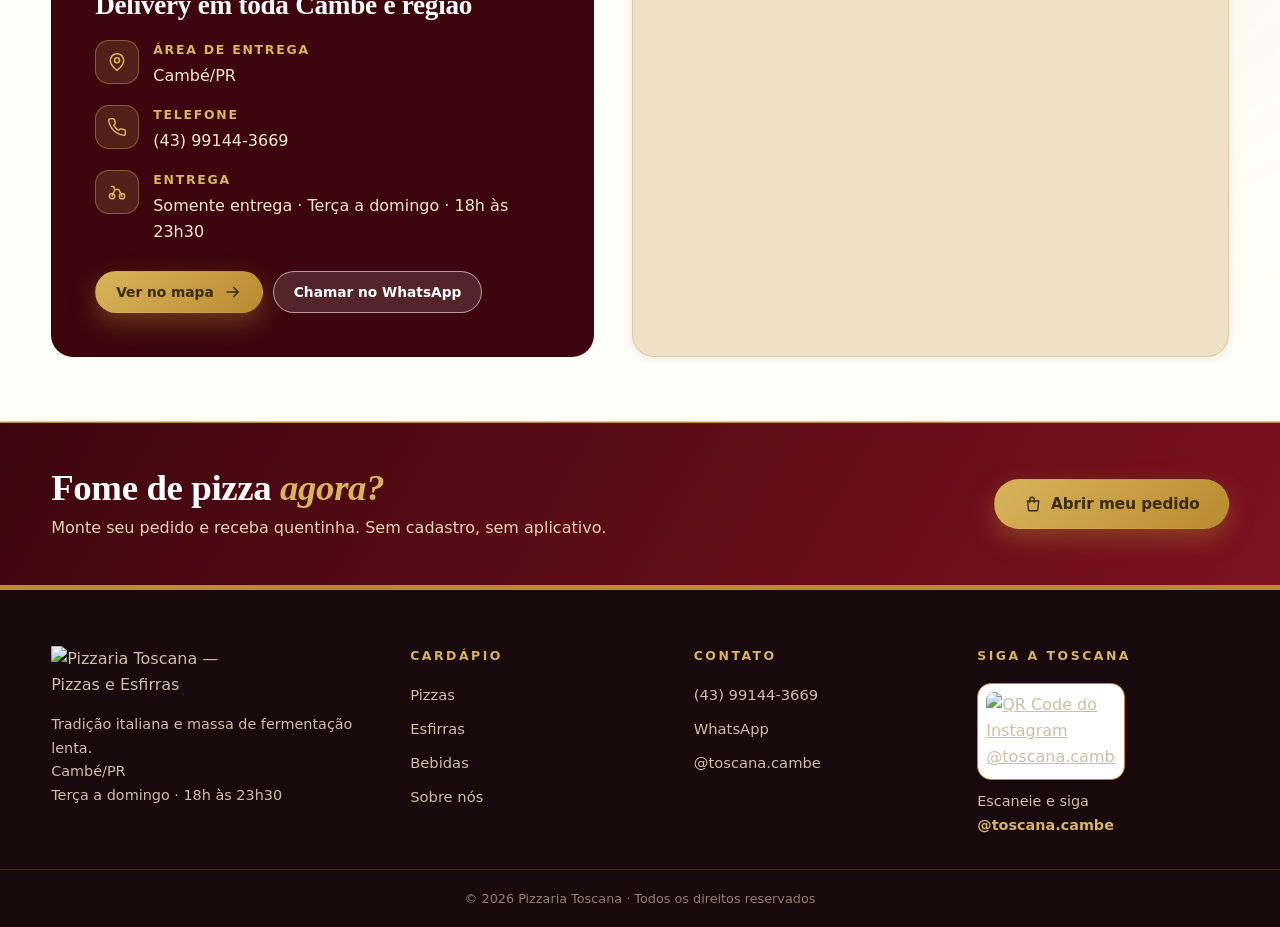
==== commit 7467c641: "feat: melhora navegacao mobile e cards do cardapio" ====
--- a/index.html
+++ b/index.html
@@ -42,7 +42,7 @@
 <div class="topbar">
   <div class="container">
     <span class="topbar-item"><span class="open-badge" data-open-badge>Aberto</span></span><span class="topbar-item topbar-item--hide-mobile"><svg><use href="#i-pin"/></svg><span data-bind="address">Cambé/PR</span></span>
-    <span class="topbar-item"><svg><use href="#i-clock"/></svg><span data-bind="hours">Terça a domingo · 18h às 23h30</span>&nbsp;&nbsp;·&nbsp;&nbsp;<svg><use href="#i-phone"/></svg><a data-bind="phone-href" href="#"><span data-bind="phone">(43) 99192-9937</span></a></span>
+    <span class="topbar-item"><svg><use href="#i-clock"/></svg><span data-bind="hours">Terça a domingo · 18h às 23h30</span>&nbsp;&nbsp;·&nbsp;&nbsp;<svg><use href="#i-phone"/></svg><a data-bind="phone-href" href="#"><span data-bind="phone">(43) 99144-3669</span></a></span>
   </div>
 </div>
 
@@ -60,7 +60,7 @@
       <a href="/sobre">Sobre</a>
     </nav>
     <div class="header-actions">
-      <a class="btn btn--wine btn--sm" data-bind="wa" href="#"><svg><use href="#i-chat"/></svg>Pedir agora</a>
+      <a class="btn btn--wine btn--sm" href="/#cardapio"><svg><use href="#i-bag"/></svg>Montar meu pedido</a>
       <button class="bag-btn" type="button" data-open-cart aria-label="Abrir pedido"><svg><use href="#i-bag"/></svg><span class="bag-count" data-cart-count style="display:none">0</span></button>
       <button class="nav-toggle" type="button" id="mobileOpen" aria-label="Abrir menu"><svg><use href="#i-menu"/></svg></button>
     </div>
@@ -74,7 +74,7 @@
   <a class="mobile-link" href="/esfirras">Esfirras</a>
   <a class="mobile-link" href="/bebidas">Bebidas</a>
   <a class="mobile-link" href="/sobre">Sobre</a>
-  <a class="btn btn--wine btn--block" data-bind="wa" href="#">Pedir no WhatsApp</a>
+  <a class="btn btn--wine btn--block" data-bind="wa" href="#">Ajuda no WhatsApp</a>
 </nav>
 
 <main>
@@ -85,10 +85,10 @@
       <div>
         <span class="eyebrow eyebrow--light">Fermentação lenta · Qualidade</span>
         <h1>Maior tempo de fermentação, <em>mais sabor em cada mordida.</em></h1>
-        <p class="lead">Massa de longa fermentação, molho de tomate fresco e ingredientes selecionados. Monte seu pedido aqui e finalize em um clique no WhatsApp. Entregamos em toda Cambé.</p>
+        <p class="lead">Massa de longa fermentação, molho de tomate fresco e ingredientes selecionados. Escolha os produtos aqui e envie seu pedido pelo WhatsApp. Entregamos em toda Cambé.</p>
         <div class="hero-cta">
-          <a href="/pizzas" class="btn btn--gold">Ver cardápio<svg><use href="#i-arrow"/></svg></a>
-          <a data-bind="wa" href="#" class="btn btn--light"><svg><use href="#i-chat"/></svg>Pedir no WhatsApp</a>
+          <a href="/#cardapio" class="btn btn--gold">Ver cardápio<svg><use href="#i-arrow"/></svg></a>
+          <a data-bind="wa" href="#" class="btn btn--light"><svg><use href="#i-chat"/></svg>Ajuda no WhatsApp</a>
         </div>
         <div class="hero-proof">
           <div class="proof"><strong><svg><use href="#i-star"/></svg>4.7</strong><span>Avaliação</span></a></div>
@@ -111,6 +111,18 @@
         <span>Massa de longa fermentação </span><span>Mais sabor em cada mordida</span><span>Ingredientes frescos</span><span>Receita de família</span>
     </div>
   </div>
+
+  <section class="section section--white menu-entry" id="cardapio" aria-labelledby="cardapioTitle">
+    <div class="container">
+      <div class="section-head"><h2 id="cardapioTitle">O que você quer pedir?</h2></div>
+      <div class="menu-categories">
+        <a href="/pizzas"><strong>Pizzas</strong><span>Veja os sabores e escolha o tamanho →</span></a>
+        <a href="/esfirras"><strong>Esfirras</strong><span>Escolha seus sabores por unidade →</span></a>
+        <a href="/bebidas"><strong>Bebidas</strong><span>Escolha uma bebida para acompanhar →</span></a>
+      </div>
+      
+    </div>
+  </section>
 
   <!-- Mais pedidas -->
   <section class="section">
@@ -178,7 +190,7 @@
         <h3>Delivery em toda Cambé e região</h3>
         <ul class="info-list">
           <li><span class="info-ico"><svg><use href="#i-pin"/></svg></span><div><strong>Área de entrega</strong><p data-bind="address">Cambé/PR e Região</p></div></li>
-          <li><span class="info-ico"><svg><use href="#i-phone"/></svg></span><div><strong>Telefone</strong><p><a data-bind="phone-href" href="#"><span data-bind="phone">(43) 99192-9937</span></a></p></div></li>
+          <li><span class="info-ico"><svg><use href="#i-phone"/></svg></span><div><strong>Telefone</strong><p><a data-bind="phone-href" href="#"><span data-bind="phone">(43) 99144-3669</span></a></p></div></li>
           <li><span class="info-ico"><svg><use href="#i-bike"/></svg></span><div><strong>Entrega</strong><p>Somente entrega · <span data-bind="hours">Terça a domingo · 18h às 23h30</span></p></div></li>
         </ul>
         <div class="info-actions">
@@ -206,7 +218,7 @@
       <p style="margin-top:14px">Tradição italiana e massa de fermentação lenta.<br><span data-bind="address">Cambé/PR</span><br><span data-bind="hours">Terça a domingo · 18h às 23h30</span></p>
     </div>
     <div><h4>Cardápio</h4><ul><li><a href="/pizzas">Pizzas</a></li><li><a href="/esfirras">Esfirras</a></li><li><a href="/bebidas">Bebidas</a></li><li><a href="/sobre">Sobre nós</a></li></ul></div>
-    <div><h4>Contato</h4><ul><li><a data-bind="phone-href" href="#"><span data-bind="phone">(43) 99192-9937</span></a></li><li><a data-bind="wa" href="#">WhatsApp</a></li><li><a data-bind="ig" href="#" target="_blank" rel="noopener"><span data-bind="ig-handle">@toscana.cambe</span></a></li></ul></div>
+    <div><h4>Contato</h4><ul><li><a data-bind="phone-href" href="#"><span data-bind="phone">(43) 99144-3669</span></a></li><li><a data-bind="wa" href="#">WhatsApp</a></li><li><a data-bind="ig" href="#" target="_blank" rel="noopener"><span data-bind="ig-handle">@toscana.cambe</span></a></li></ul></div>
     <div><h4>Siga a Toscana</h4><a class="qr-card" data-bind="ig" href="#" target="_blank" rel="noopener" aria-label="Abrir o Instagram da Toscana"><img src="/assets/qrcodeig.JPG" alt="QR Code do Instagram @toscana.cambe"></a><p class="qr-caption">Escaneie e siga <strong data-bind="ig-handle">@toscana.cambe</strong></p></div>
   </div>
   <div class="footer-bottom">© <span id="ano"></span> Pizzaria Toscana · Todos os direitos reservados</div>
@@ -246,7 +258,7 @@
   </div>
 </div>
 
-<div class="modal" id="halfModal" role="dialog" aria-modal="true" aria-label="Montar meia-a-meia"><div class="modal-card"><div class="modal-head"><h3 id="halfTitle">Montar meia-a-meia</h3><p id="halfFee"></p></div><div class="modal-body"><div class="half-list" id="halfOptions"></div><div class="field"><label for="halfNotes">Observacao da pizza (opcional)</label><input id="halfNotes" maxlength="80" inputmode="text" enterkeyhint="done" placeholder="Ex: bem assada, sem cebola"></div><button type="button" class="btn btn--wine btn--block" data-confirm-half>Adicionar meia-a-meia</button><button type="button" class="btn btn--ghost btn--block" data-close-half>Cancelar</button></div></div></div><div class="modal" id="successModal" role="dialog" aria-modal="true" aria-label="Pedido enviado"><div class="modal-card"><div class="modal-head"><h3>Pedido enviado!</h3><p>Ja abrimos o WhatsApp para voce confirmar</p></div><div class="modal-body"><div class="success-check"><svg viewBox="0 0 24 24" fill="none" stroke="currentColor" stroke-width="2.2" stroke-linecap="round" stroke-linejoin="round"><path d="M4 12.5l5 5L20 6.5"/></svg></div><p id="successText"></p><button type="button" class="btn btn--green btn--block" data-close-success>Voltar ao cardapio</button><button type="button" class="btn btn--ghost btn--block" id="btnReorder" style="display:none">Pedir o ultimo pedido de novo</button></div></div></div><div class="sticky-bar" id="stickyBar" role="status"><div><strong id="stickyTotal">R$ 0,00</strong><br><span id="stickyCount"></span></div><button class="btn btn--gold btn--sm" type="button" data-open-cart>Abrir pedido</button></div>
+<div class="modal" id="halfModal" role="dialog" aria-modal="true" aria-label="Montar meia-a-meia"><div class="modal-card"><div class="modal-head"><h3 id="halfTitle">Montar meia-a-meia</h3><p id="halfFee"></p></div><div class="modal-body"><div class="half-list" id="halfOptions"></div><div class="field"><label for="halfNotes">Observacao da pizza (opcional)</label><input id="halfNotes" maxlength="80" inputmode="text" enterkeyhint="done" placeholder="Ex: bem assada, sem cebola"></div><button type="button" class="btn btn--wine btn--block" data-confirm-half>Adicionar meia-a-meia</button><button type="button" class="btn btn--ghost btn--block" data-close-half>Cancelar</button></div></div></div><div class="modal" id="successModal" role="dialog" aria-modal="true" aria-label="Pedido enviado"><div class="modal-card"><div class="modal-head"><h3>Pedido enviado!</h3><p>Ja abrimos o WhatsApp para voce confirmar</p></div><div class="modal-body"><div class="success-check"><svg viewBox="0 0 24 24" fill="none" stroke="currentColor" stroke-width="2.2" stroke-linecap="round" stroke-linejoin="round"><path d="M4 12.5l5 5L20 6.5"/></svg></div><p id="successText"></p><button type="button" class="btn btn--green btn--block" data-close-success>Voltar ao cardapio</button><button type="button" class="btn btn--ghost btn--block" id="btnReorder" style="display:none">Pedir o ultimo pedido de novo</button></div></div></div><div class="sticky-bar" id="stickyBar" role="status"><div><strong id="stickyTotal">R$ 0,00</strong><br><span id="stickyCount"></span></div><button class="btn btn--gold btn--sm" type="button" data-open-cart>Ver pedido</button></div>
 
 <div class="toast" id="toast" role="status"></div>
 <a class="float-wa" data-bind="wa" href="#" aria-label="Conversar no WhatsApp"><svg><use href="#i-chat"/></svg></a>
@@ -255,5 +267,6 @@
 <script src="/js/data.js"></script>
 <script src="/js/store.js"></script>
 <script src="/js/app.js"></script>
+<nav class="bottom-nav" aria-label="Navegação no celular"><a href="/" aria-current="page"><svg viewBox="0 0 24 24" fill="none" stroke="currentColor" stroke-width="1.7" stroke-linecap="round" stroke-linejoin="round" aria-hidden="true"><path d="m3 10 9-7 9 7"/><path d="M5 9v11h5v-6h4v6h5V9"/></svg><span>Início</span></a><a href="/pizzas"><svg viewBox="0 0 24 24" fill="none" stroke="currentColor" stroke-width="1.7" stroke-linecap="round" stroke-linejoin="round" aria-hidden="true"><path d="M4 20 9 3a26 26 0 0 1 12 12Z"/><path d="M8 6a23 23 0 0 1 10 10"/><circle cx="11" cy="11" r="1.2"/><circle cx="9" cy="16" r="1.2"/><circle cx="14" cy="15" r=".8"/></svg><span>Pizzas</span></a><a href="/esfirras"><svg viewBox="0 0 24 24" fill="none" stroke="currentColor" stroke-width="1.7" stroke-linecap="round" stroke-linejoin="round" aria-hidden="true"><ellipse cx="12" cy="12" rx="9" ry="8"/><ellipse cx="12" cy="12" rx="6" ry="5"/><path d="m9 10 2 1m3-2 1 2m-6 3 2-1m2 2 2-1"/></svg><span>Esfirras</span></a><a href="/bebidas"><svg viewBox="0 0 24 24" fill="none" stroke="currentColor" stroke-width="1.7" stroke-linecap="round" stroke-linejoin="round" aria-hidden="true"><path d="M9 3h6M10 3v4l-3 4v9a1 1 0 0 0 1 1h8a1 1 0 0 0 1-1v-9l-3-4V3M7 12h10M7 17h10"/></svg><span>Bebidas</span></a><button type="button" data-open-cart><svg viewBox="0 0 24 24" fill="none" stroke="currentColor" stroke-width="1.7" stroke-linecap="round" stroke-linejoin="round" aria-hidden="true"><path d="M5 8h14l1 12H4Z"/><path d="M9 9V6a3 3 0 0 1 6 0v3"/><path d="m9 15 2 2 4-4"/></svg><span>Meu pedido</span><span class="bottom-nav-count" data-cart-count style="display:none">0</span></button></nav>
 </body>
 </html>
--- a/css/style.css
+++ b/css/style.css
@@ -0,0 +1,670 @@
+/* ==========================================================================
+   PIZZARIA TOSCANA — Design System
+   --------------------------------------------------------------------------
+   01. Tokens & reset        05. Hero                  09. Split / local
+   02. Base & tipografia     06. Marquee               10. Faixa CTA
+   03. Utilidades & botoes   07. Cards de produto      11. Paginas internas
+   04. Topbar & header       08. Diferenciais          12. Sobre
+   13. Rodape  14. Carrinho / modal / toast  15. Formularios
+   16. Responsivo  17. Movimento & foco
+   ========================================================================== */
+
+/* ---------- 01. Tokens ---------- */
+:root {
+  --wine-900: #3d060e;
+  --wine-800: #5e0b15;
+  --wine-700: #7c1220;
+  --wine-600: #9c1b28;
+  --ember: #b3282d;
+  --cream: #f3e7d1;
+  --paper: #fffdf7;
+  --sand: #efe1c5;
+  --line: #ddc9a3;
+  --gold-700: #8a6414;
+  --gold-500: #b98a2f;
+  --gold-300: #d9b45b;
+  --gold-100: #f4e6c4;
+  --ink: #201512;
+  --muted: #6e5f52;
+  --faint: #9a8875;
+  --green: #1e7a46;
+  --green-dark: #155c34;
+  --danger: #a31621;
+  --radius: 14px;
+  --radius-lg: 22px;
+  --shadow-sm: 0 2px 10px rgba(61, 6, 14, 0.08);
+  --shadow-md: 0 14px 34px rgba(61, 6, 14, 0.14);
+  --shadow-lg: 0 28px 70px rgba(32, 21, 18, 0.25);
+  --font-display: "Fraunces", Georgia, "Times New Roman", serif;
+  --font-body: "Inter", system-ui, -apple-system, "Segoe UI", Roboto, Arial, sans-serif;
+  --maxw: 1200px;
+  --header-h: 76px;
+}
+
+/* ---------- Reset ---------- */
+*, *::before, *::after { box-sizing: border-box; }
+* { margin: 0; }
+html { scroll-behavior: smooth; }
+body {
+  font-family: var(--font-body);
+  background-color: var(--cream);
+  background-image:
+    radial-gradient(circle at 12% 8%, rgba(185, 138, 47, 0.08), transparent 42%),
+    radial-gradient(circle at 88% 26%, rgba(124, 18, 32, 0.05), transparent 46%);
+  background-attachment: fixed;
+  color: var(--ink);
+  line-height: 1.65;
+  -webkit-font-smoothing: antialiased;
+  text-rendering: optimizeLegibility;
+  overflow-x: hidden;
+}
+img { display: block; max-width: 100%; }
+a { color: inherit; }
+button { font: inherit; }
+::selection { background: var(--gold-300); color: var(--wine-900); }
+
+/* ---------- 02. Base & tipografia ---------- */
+h1, h2, h3 { font-family: var(--font-display); font-weight: 600; line-height: 1.12; letter-spacing: -0.01em; }
+p { margin-block: 0; }
+.lead { font-size: 1.08rem; color: var(--muted); max-width: 56ch; }
+
+/* ---------- 03. Utilidades ---------- */
+.container { width: min(var(--maxw), 92%); margin-inline: auto; }
+.ic { width: 18px; height: 18px; flex: none; }
+.section { padding-block: clamp(56px, 7vw, 96px); }
+.section--tight { padding-block: clamp(40px, 5vw, 64px); }
+.section--white {
+  background: linear-gradient(180deg, #fffef9, var(--paper));
+  background-image: radial-gradient(circle at 85% 0%, rgba(185, 138, 47, 0.06), transparent 40%), linear-gradient(180deg, #fffef9, var(--paper));
+  border-block: 1px solid var(--line);
+}
+.eyebrow {
+  display: inline-flex; align-items: center; gap: 12px;
+  font-size: 0.75rem; font-weight: 700; letter-spacing: 0.22em; text-transform: uppercase;
+  color: var(--wine-700);
+}
+.eyebrow::before { content: ""; width: 34px; height: 2px; background: var(--gold-500); }
+.eyebrow--center::after { content: ""; width: 34px; height: 2px; background: var(--gold-500); }
+.eyebrow--light { color: var(--gold-300); }
+.section-head { max-width: 680px; margin-bottom: clamp(28px, 4vw, 48px); }
+.section-head--center { margin-inline: auto; text-align: center; }
+.section-head h2 { font-size: clamp(1.9rem, 3.6vw, 2.9rem); color: var(--wine-800); margin: 14px 0 10px; }
+.section-head h2 em { font-style: italic; color: var(--gold-700); }
+.section-head p { color: var(--muted); }
+
+/* Botoes */
+.btn {
+  display: inline-flex; align-items: center; justify-content: center; gap: 10px;
+  padding: 15px 28px; border-radius: 999px; border: 1px solid transparent;
+  font-weight: 700; font-size: 0.95rem; line-height: 1; text-decoration: none; cursor: pointer;
+  transition: transform 0.16s ease, box-shadow 0.16s ease, background 0.16s ease, color 0.16s ease;
+  white-space: nowrap;
+}
+.btn svg { width: 18px; height: 18px; flex: none; }
+.btn:active { transform: scale(0.97); }
+.btn--gold { background: linear-gradient(135deg, var(--gold-300), var(--gold-500)); color: #3a2a05; box-shadow: 0 10px 24px rgba(185, 138, 47, 0.38); }
+.btn--gold:hover { transform: translateY(-2px); box-shadow: 0 16px 30px rgba(185, 138, 47, 0.45); }
+.btn--wine { background: linear-gradient(135deg, var(--wine-700), var(--wine-900)); color: #fff; box-shadow: 0 10px 24px rgba(94, 11, 21, 0.35); }
+.btn--wine:hover { transform: translateY(-2px); }
+.btn--ghost { background: transparent; color: var(--wine-800); border-color: var(--wine-700); }
+.btn--ghost:hover { background: var(--wine-800); color: #fff; }
+.btn--light { background: rgba(255, 255, 255, 0.12); color: #fff; border-color: rgba(255, 255, 255, 0.55); backdrop-filter: blur(4px); }
+.btn--light:hover { background: rgba(255, 255, 255, 0.22); }
+.btn--green { background: var(--green); color: #fff; box-shadow: 0 10px 24px rgba(30, 122, 70, 0.35); }
+.btn--green:hover { background: var(--green-dark); transform: translateY(-2px); }
+.btn--block { width: 100%; }
+.btn--sm { padding: 11px 20px; font-size: 0.86rem; }
+.btn[disabled] { opacity: 0.5; cursor: not-allowed; transform: none; }
+
+/* ---------- 04. Topbar & header ---------- */
+.topbar { position: relative; z-index: 61; background: #30080f; color: #e9dcc2; font-size: 0.82rem; border-bottom: 1px solid rgba(217, 180, 91, 0.28); box-shadow: 0 3px 10px rgba(25, 3, 8, 0.12); }
+.topbar .container { display: flex; justify-content: space-between; align-items: center; gap: 12px; padding-block: 9px; flex-wrap: wrap; }
+.topbar-item { display: inline-flex; align-items: center; gap: 8px; }
+.topbar-item svg { width: 14px; height: 14px; color: var(--gold-300); }
+.topbar a { color: var(--gold-300); text-decoration: none; font-weight: 600; }
+.topbar a:hover { text-decoration: underline; }
+.topbar .open-badge { border-color: rgba(217, 180, 91, 0.25); background: rgba(255, 255, 255, 0.04); color: var(--gold-100); }
+.topbar .open-badge::before { content: ""; width: 6px; height: 6px; flex-shrink: 0; border-radius: 50%; background: #94c5a2; }
+.topbar .open-badge.is-closed { background: rgba(255, 255, 255, 0.04); color: #e9dcc2; }
+.topbar .open-badge.is-closed::before { background: var(--gold-300); }
+
+.site-header {
+  position: sticky; top: 0; z-index: 60;
+  background: rgba(243, 231, 209, 0.92);
+  backdrop-filter: blur(14px); -webkit-backdrop-filter: blur(14px);
+  border-bottom: 1px solid var(--line);
+  transition: box-shadow 0.2s ease;
+}
+.site-header.is-scrolled { box-shadow: var(--shadow-md); }
+.header-inner { display: flex; align-items: center; justify-content: space-between; gap: 18px; min-height: var(--header-h); min-width: 0; }
+.header-inner > * { min-width: 0; }
+.brand { display: flex; align-items: center; gap: 13px; text-decoration: none; }
+.brand-badge {
+  width: 54px; height: 54px; flex: none;
+  display: inline-flex; align-items: center; justify-content: center;
+  background: none; border: none; box-shadow: none;
+}
+.brand-badge img { width: 100%; height: 100%; object-fit: contain; }
+.brand-name { font-family: var(--font-display); font-size: 1.5rem; font-weight: 700; color: var(--wine-800); line-height: 1; display: block; }
+.brand-sub { font-size: 0.68rem; font-weight: 700; letter-spacing: 0.28em; text-transform: uppercase; color: var(--gold-700); }
+.main-nav { display: flex; align-items: center; gap: 6px; }
+.main-nav a {
+  text-decoration: none; font-weight: 600; font-size: 0.95rem; color: var(--ink);
+  padding: 10px 16px; border-radius: 999px; transition: background 0.15s, color 0.15s;
+}
+.main-nav a:hover { background: var(--sand); }
+.main-nav a.is-active { background: var(--wine-800); color: #fff; }
+.header-actions { display: flex; align-items: center; gap: 10px; }
+.bag-btn {
+  position: relative; display: inline-grid; place-items: center;
+  width: 50px; height: 50px; border-radius: 50%;
+  border: 1px solid var(--line); background: var(--paper); cursor: pointer;
+  transition: border-color 0.15s, transform 0.15s;
+}
+.bag-btn:hover { border-color: var(--gold-500); transform: translateY(-1px); }
+.bag-btn svg { width: 22px; height: 22px; color: var(--wine-800); }
+.bag-count {
+  position: absolute; top: -5px; right: -5px;
+  min-width: 24px; height: 24px; padding-inline: 5px; border-radius: 999px;
+  background: var(--wine-700); color: #fff; border: 2px solid var(--cream);
+  font-size: 0.75rem; font-weight: 800; display: grid; place-items: center;
+}
+.nav-toggle { display: none; width: 48px; height: 48px; border-radius: 12px; border: 1px solid var(--line); background: var(--paper); cursor: pointer; }
+.nav-toggle svg { width: 22px; height: 22px; color: var(--wine-800); }
+
+/* Navegacao mobile */
+.mobile-nav {
+  position: fixed; inset: 0 auto 0 0; width: min(320px, 86%); z-index: 120;
+  background: var(--paper); border-right: 1px solid var(--line);
+  padding: 28px; display: flex; flex-direction: column; gap: 6px;
+  transform: translateX(-105%); transition: transform 0.25s ease;
+}
+.mobile-nav.is-open { transform: none; }
+.mobile-nav a { text-decoration: none; font-family: var(--font-display); font-size: 1.35rem; color: var(--wine-800); padding: 12px 6px; border-bottom: 1px solid var(--line); }
+.mobile-nav a:last-of-type { border-bottom: none; }
+.mobile-nav .btn { margin-top: 18px; }
+
+/* ---------- 05. Hero (home) ---------- */
+.hero { position: relative; background: var(--wine-900); color: #fff; overflow: hidden; }
+.hero-bg { position: absolute; inset: 0; }
+.hero-bg img { width: 100%; height: 100%; object-fit: cover; opacity: 0.32; }
+.hero-bg::after { content: ""; position: absolute; inset: 0; background: linear-gradient(100deg, rgba(30, 5, 9, 0.92) 30%, rgba(61, 6, 14, 0.55) 65%, rgba(61, 6, 14, 0.25)); }
+.hero .container { position: relative; display: grid; grid-template-columns: 1.05fr 0.95fr; gap: clamp(28px, 4vw, 56px); align-items: center; padding-block: clamp(56px, 7vw, 96px); }
+.hero h1 { font-size: clamp(2.5rem, 5vw, 4.2rem); margin: 18px 0 16px; }
+.hero h1 em { font-style: italic; color: var(--gold-300); }
+.hero .lead { color: #efdfc2; }
+.hero-cta { display: flex; gap: 12px; flex-wrap: wrap; margin-top: 28px; }
+.hero-proof { display: flex; gap: clamp(20px, 3vw, 40px); margin-top: 34px; padding-top: 24px; border-top: 1px solid rgba(217, 180, 91, 0.35); flex-wrap: wrap; }
+.proof strong { font-family: var(--font-display); font-size: 1.55rem; color: var(--gold-300); display: flex; align-items: center; gap: 8px; }
+.proof strong svg { width: 20px; height: 20px; }
+.proof span { font-size: 0.83rem; color: #d9c9a8; display: block; margin-top: 2px; }
+
+/* Colagem de fotos do hero */
+.collage { position: relative; min-height: 440px; }
+.collage-main { position: absolute; inset: 0 8% 12% 0; border-radius: var(--radius-lg); overflow: hidden; border: 1px solid rgba(217, 180, 91, 0.5); box-shadow: var(--shadow-lg); }
+.collage-main img { width: 100%; height: 100%; object-fit: cover; }
+.collage-small { position: absolute; right: 0; bottom: 0; width: 46%; aspect-ratio: 1; border-radius: var(--radius-lg); overflow: hidden; border: 6px solid var(--cream); box-shadow: var(--shadow-lg); }
+.collage-small img { width: 100%; height: 100%; object-fit: cover; }
+.collage-badge {
+  position: absolute; top: 6%; right: 4%; z-index: 2;
+  background: linear-gradient(135deg, var(--gold-300), var(--gold-500)); color: #3a2a05;
+  border-radius: 16px; padding: 14px 18px; text-align: center; box-shadow: var(--shadow-md);
+}
+.collage-badge strong { font-family: var(--font-display); font-size: 1.6rem; display: block; line-height: 1; }
+.collage-badge span { font-size: 0.72rem; font-weight: 800; letter-spacing: 0.14em; text-transform: uppercase; }
+
+/* ---------- 06. Marquee ---------- */
+.marquee { background: var(--wine-800); border-block: 1px solid var(--gold-500); overflow: hidden; }
+.marquee-track { display: flex; gap: 0; width: max-content; animation: marquee 28s linear infinite; }
+.marquee-track span {
+  color: var(--gold-100); font-family: var(--font-display); font-size: 1rem; letter-spacing: 0.12em; text-transform: uppercase;
+  padding: 14px 0; white-space: nowrap;
+}
+.marquee-track span::after { content: "·"; color: var(--gold-500); margin: 0 26px; }
+@keyframes marquee { to { transform: translateX(-50%); } }
+
+/* ---------- 07. Cards de produto ---------- */
+.grid { display: grid; gap: 22px; }
+.grid--4 { grid-template-columns: repeat(4, 1fr); }
+.grid--3 { grid-template-columns: repeat(3, 1fr); }
+/* Cardápios usam grade fluida (sem fotos, cartas text-first) */
+[data-menu] { grid-template-columns: repeat(auto-fill, minmax(250px, 1fr)); }
+.product-card {
+  background: linear-gradient(180deg, #fffefb, var(--paper)); border: 1px solid var(--line); border-left: 4px solid var(--wine-700);
+  border-radius: var(--radius-lg); display: flex; flex-direction: column; min-width: 0;
+  box-shadow: var(--shadow-sm);
+  transition: transform 0.2s ease, box-shadow 0.2s ease;
+}
+.product-card:hover { transform: translateY(-5px); box-shadow: var(--shadow-md); }
+.product-card[data-kind="especial"] { border-left-color: var(--gold-500); }
+.product-card[data-kind="doce"] { border-left-color: #c98a6e; }
+.pc-head { display: flex; flex-wrap: wrap; align-items: center; gap: 8px; }
+.pc-head h3 { font-size: 1.25rem; color: var(--wine-800); }
+.cat-tag {
+  font-size: 0.64rem; font-weight: 800; letter-spacing: 0.12em; text-transform: uppercase;
+  color: var(--wine-700); background: var(--sand); border: 1px solid var(--line);
+  padding: 4px 9px; border-radius: 999px;
+}
+.product-card[data-kind="especial"] .cat-tag { color: var(--gold-700); }
+.product-body { padding: 22px 22px 24px; display: flex; flex-direction: column; gap: 8px; flex: 1; }
+.product-desc { font-size: 0.9rem; color: var(--muted); flex: 1; }
+.size-row { display: flex; flex-wrap: wrap; gap: 8px; margin-top: 6px; }
+.size-pill {
+  border: 1px solid var(--line); background: var(--cream); color: var(--ink);
+  border-radius: 999px; padding: 8px 14px; font-size: 0.8rem; font-weight: 700; cursor: pointer;
+  transition: background 0.15s, color 0.15s, border-color 0.15s;
+}
+.size-pill:hover { border-color: var(--gold-500); }
+.size-pill.is-active { background: var(--wine-800); border-color: var(--wine-800); color: #fff; }
+.product-foot { display: flex; align-items: center; justify-content: space-between; gap: 10px; margin-top: 10px; padding-top: 14px; border-top: 1px dashed var(--line); }
+.product-price { font-family: var(--font-display); font-size: 1.5rem; font-weight: 700; color: var(--wine-800); line-height: 1.05; letter-spacing: -0.01em; }
+.product-price small { display: block; font-family: var(--font-body); font-size: 0.72rem; font-weight: 600; color: var(--faint); text-transform: uppercase; letter-spacing: 0.08em; }
+.add-btn {
+  display: inline-flex; align-items: center; gap: 8px;
+  background: var(--wine-800); color: #fff; border: none; border-radius: 999px;
+  padding: 12px 18px; font-size: 0.86rem; font-weight: 700; cursor: pointer;
+  transition: background 0.15s, transform 0.15s;
+}
+.add-btn svg { width: 16px; height: 16px; }
+.add-btn:hover { background: var(--wine-600); transform: translateY(-1px); }
+.section-more { margin-top: 30px; display: flex; justify-content: center; gap: 12px; flex-wrap: wrap; }
+
+/* Filtros */
+.filter-row { display: flex; gap: 10px; flex-wrap: wrap; margin-bottom: 26px; }
+.filter-btn { border: 1px solid var(--line); background: var(--paper); padding: 11px 22px; border-radius: 999px; font-weight: 700; font-size: 0.88rem; cursor: pointer; color: var(--ink); }
+.filter-btn:hover { border-color: var(--gold-500); }
+.filter-btn.is-active { background: var(--wine-800); border-color: var(--wine-800); color: #fff; }
+.menu-note {
+  margin-top: 30px; background: var(--paper); border: 1px solid var(--line); border-left: 4px solid var(--gold-500);
+  border-radius: var(--radius); padding: 18px 22px; font-size: 0.92rem; color: var(--muted);
+}
+.menu-note strong { color: var(--wine-800); }
+
+/* ---------- 08. Diferenciais ---------- */
+.values { display: grid; grid-template-columns: repeat(3, 1fr); gap: 22px; }
+.value-card { background: var(--paper); border: 1px solid var(--line); border-radius: var(--radius-lg); padding: 32px 28px; box-shadow: var(--shadow-sm); }
+.value-ico {
+  width: 56px; height: 56px; border-radius: 18px; display: grid; place-items: center;
+  background: linear-gradient(135deg, var(--wine-700), var(--wine-900)); margin-bottom: 18px;
+}
+.value-ico svg { width: 26px; height: 26px; color: var(--gold-300); }
+.value-card h3 { font-size: 1.3rem; color: var(--wine-800); margin-bottom: 8px; }
+.value-card p { color: var(--muted); font-size: 0.94rem; }
+
+/* ---------- 09. Split / local ---------- */
+.split { display: grid; grid-template-columns: 1fr 1.1fr; gap: clamp(24px, 3vw, 40px); align-items: stretch; }
+.info-panel { background: var(--wine-900); color: #f2e6cb; border-radius: var(--radius-lg); padding: clamp(28px, 3.5vw, 44px); position: relative; overflow: hidden; }
+.info-panel::before { content: ""; position: absolute; top: 0; left: 0; right: 0; height: 4px; background: linear-gradient(90deg, var(--gold-500), var(--gold-300), var(--gold-500)); }
+.info-panel h3 { font-size: 1.7rem; margin: 12px 0 20px; color: #fff; }
+.info-list { list-style: none; padding: 0; display: grid; gap: 16px; }
+.info-list li { display: flex; gap: 14px; align-items: flex-start; }
+.info-ico { width: 44px; height: 44px; flex: none; border-radius: 14px; display: grid; place-items: center; background: rgba(217, 180, 91, 0.14); border: 1px solid rgba(217, 180, 91, 0.4); }
+.info-ico svg { width: 20px; height: 20px; color: var(--gold-300); }
+.info-list strong { display: block; font-size: 0.78rem; letter-spacing: 0.14em; text-transform: uppercase; color: var(--gold-300); margin-bottom: 2px; }
+.info-list p, .info-list a { font-size: 1rem; color: #f2e6cb; text-decoration: none; }
+.info-list a:hover { color: var(--gold-300); }
+.info-actions { display: flex; gap: 10px; flex-wrap: wrap; margin-top: 26px; }
+.map-frame { border-radius: var(--radius-lg); overflow: hidden; border: 1px solid var(--line); min-height: 420px; background: var(--sand); box-shadow: var(--shadow-sm); }
+.map-frame iframe { width: 100%; height: 100%; min-height: 420px; border: 0; display: block; }
+
+/* ---------- 10. Faixa CTA ---------- */
+.cta-band { background: linear-gradient(120deg, var(--wine-900), var(--wine-700)); border-block: 1px solid var(--gold-500); color: #fff; }
+.cta-band .container { display: flex; align-items: center; justify-content: space-between; gap: 22px; flex-wrap: wrap; padding-block: 44px; }
+.cta-band h2 { font-size: clamp(1.6rem, 3vw, 2.3rem); }
+.cta-band h2 em { color: var(--gold-300); font-style: italic; }
+.cta-band p { color: #e6d3ab; margin-top: 6px; }
+
+/* ---------- 11. Paginas internas ---------- */
+.page-hero { background: var(--wine-900); color: #fff; position: relative; overflow: hidden; }
+.page-hero-bg { position: absolute; inset: 0; }
+.page-hero-bg img { width: 100%; height: 100%; object-fit: cover; opacity: 0.28; }
+.page-hero .container { position: relative; padding-block: clamp(48px, 6vw, 80px); }
+.crumbs { font-size: 0.82rem; color: var(--gold-300); margin-bottom: 12px; letter-spacing: 0.06em; }
+.crumbs a { color: var(--gold-300); text-decoration: none; }
+.crumbs a:hover { text-decoration: underline; }
+.page-hero h1 { font-size: clamp(2.1rem, 4.4vw, 3.2rem); }
+.page-hero h1 em { font-style: italic; color: var(--gold-300); }
+.page-hero p { color: #efdfc2; max-width: 62ch; margin-top: 10px; }
+
+/* ---------- 12. Sobre ---------- */
+.about-grid { display: grid; grid-template-columns: 1fr 1fr; gap: clamp(26px, 4vw, 56px); align-items: center; }
+.about-photos { position: relative; min-height: 420px; }
+.about-photos .ph1 { position: absolute; inset: 0; border-radius: var(--radius-lg); overflow: hidden; box-shadow: var(--shadow-md); }
+.about-photos .ph2 { position: absolute; right: 0; bottom: 0; width: 52%; aspect-ratio: 4/3.4; border-radius: var(--radius-lg); overflow: hidden; border: 6px solid var(--cream); box-shadow: var(--shadow-lg); }
+.about-photos img { width: 100%; height: 100%; object-fit: cover; }
+.stats-row { display: grid; grid-template-columns: repeat(3, 1fr); gap: 14px; margin-top: 30px; padding-top: 26px; border-top: 1px solid var(--line); }
+.stats-row strong { font-family: var(--font-display); font-size: 1.9rem; color: var(--wine-800); display: block; }
+.stats-row span { font-size: 0.82rem; color: var(--muted); }
+
+/* ---------- 13. Rodape ---------- */
+.site-footer { background: #17090c; color: #cdbfa4; border-top: 4px solid var(--gold-500); }
+.footer-grid { display: grid; grid-template-columns: 1.3fr 1fr 1fr 1fr; gap: 32px; padding-block: 56px 32px; }
+.footer-brand { display: flex; align-items: center; gap: 12px; margin-bottom: 14px; }
+.footer-brand img { width: 46px; height: 46px; }
+.footer-brand strong { font-family: var(--font-display); font-size: 1.35rem; color: #fff; display: block; line-height: 1.1; }
+.footer-brand span { font-size: 0.68rem; letter-spacing: 0.26em; text-transform: uppercase; color: var(--gold-300); }
+.site-footer p { font-size: 0.9rem; }
+.site-footer h4 { color: var(--gold-300); font-size: 0.78rem; letter-spacing: 0.2em; text-transform: uppercase; font-family: var(--font-body); margin-bottom: 16px; }
+.site-footer ul { list-style: none; padding: 0; display: grid; gap: 10px; font-size: 0.92rem; }
+.site-footer ul a { text-decoration: none; color: #cdbfa4; }
+.site-footer ul a:hover { color: var(--gold-300); }
+.footer-bottom { border-top: 1px solid rgba(217, 180, 91, 0.22); padding-block: 18px; text-align: center; font-size: 0.8rem; color: #8f8069; }
+.footer-logo { width: min(220px, 100%); background: none; border: none; }
+.qr-card {
+  display: block; width: min(148px, 100%); background: #fff;
+  border-radius: 14px; padding: 8px; border: 1px solid var(--gold-500);
+  transition: transform 0.16s ease;
+}
+.qr-card:hover { transform: translateY(-2px); }
+.qr-card img { width: 100%; border-radius: 8px; }
+.qr-caption { font-size: 0.85rem; margin-top: 10px; }
+.qr-caption strong { color: var(--gold-300); }
+
+/* ---------- 14. Carrinho / modal / toast ---------- */
+.scrim { position: fixed; inset: 0; z-index: 90; background: rgba(23, 9, 12, 0.6); opacity: 0; pointer-events: none; transition: opacity 0.22s ease; }
+.scrim.is-visible { opacity: 1; pointer-events: auto; }
+.cart-drawer {
+  position: fixed; top: 0; right: 0; z-index: 100;
+  width: min(430px, 100%); height: 100vh; height: 100dvh; height: 100svh; display: flex; flex-direction: column;
+  background: var(--cream); border-left: 1px solid var(--gold-500);
+  box-shadow: -24px 0 60px rgba(0, 0, 0, 0.35);
+  transform: translateX(103%); transition: transform 0.28s cubic-bezier(0.32, 0.72, 0.35, 1);
+}
+.cart-drawer.is-open { transform: none; }
+.drawer-head { background: linear-gradient(135deg, var(--wine-900), var(--wine-700)); color: #fff; padding: 20px 22px; display: flex; align-items: center; justify-content: space-between; border-bottom: 2px solid var(--gold-500); }
+.drawer-head h3 { font-size: 1.3rem; }
+.drawer-head p { font-size: 0.8rem; color: var(--gold-100); }
+.icon-btn { width: 44px; height: 44px; border-radius: 50%; border: 1px solid rgba(255, 255, 255, 0.35); background: transparent; color: #fff; cursor: pointer; display: grid; place-items: center; }
+.icon-btn:hover { background: rgba(255, 255, 255, 0.15); }
+.icon-btn svg { width: 17px; height: 17px; }
+.drawer-items { flex: 1; overflow-y: auto; padding: 18px; display: flex; flex-direction: column; gap: 12px; }
+.cart-empty { text-align: center; padding: 56px 20px; color: var(--muted); }
+.cart-empty svg { width: 52px; height: 52px; color: var(--line); margin: 0 auto 14px; }
+.cart-item { background: var(--paper); border: 1px solid var(--line); border-left: 4px solid var(--wine-700); border-radius: var(--radius); padding: 12px 14px; display: grid; grid-template-columns: 1fr auto; gap: 12px; align-items: center; }
+.cart-item h4 { font-family: var(--font-body); font-size: 0.9rem; font-weight: 700; color: var(--wine-800); }
+.cart-item .meta { font-size: 0.78rem; color: var(--muted); }
+.qty { display: inline-flex; align-items: center; gap: 10px; margin-top: 8px; }
+.qty button { width: 30px; height: 30px; border-radius: 50%; border: 1px solid var(--line); background: var(--cream); cursor: pointer; display: grid; place-items: center; color: var(--wine-800); }
+.qty button:hover { border-color: var(--wine-700); }
+.qty button svg { width: 14px; height: 14px; }
+.qty strong { min-width: 20px; text-align: center; }
+.line-total { font-family: var(--font-display); font-weight: 700; color: var(--wine-800); }
+.link-danger { background: none; border: none; color: var(--danger); font-size: 0.82rem; font-weight: 700; cursor: pointer; padding: 8px 4px; margin-top: 6px; min-height: 36px; }
+.link-danger:hover { text-decoration: underline; }
+.drawer-foot { background: var(--paper); border-top: 1px solid var(--line); padding: 18px 22px calc(22px + env(safe-area-inset-bottom, 0px)); }
+.total-line { display: flex; justify-content: space-between; align-items: baseline; margin-bottom: 14px; }
+.total-line span:first-child { font-weight: 700; font-size: 0.95rem; }
+.total-line strong { font-family: var(--font-display); font-size: 1.7rem; color: var(--wine-800); }
+.foot-note { font-size: 0.78rem; color: var(--faint); text-align: center; margin-top: 10px; }
+
+/* Modal */
+.modal { position: fixed; inset: 0; z-index: 110; display: none; place-items: center; padding: 18px; }
+.modal.is-open { display: grid; }
+.modal-card { background: var(--cream); border-radius: 20px; width: min(540px, 100%); max-height: 92vh; max-height: 92dvh; max-height: 92svh; overflow-y: auto; -webkit-overflow-scrolling: touch; overscroll-behavior: contain; border: 1px solid var(--gold-500); box-shadow: var(--shadow-lg); }
+.modal-head { background: linear-gradient(135deg, var(--wine-900), var(--wine-700)); color: #fff; padding: 24px 26px; border-bottom: 2px solid var(--gold-500); }
+.modal-head h3 { font-size: 1.45rem; }
+.modal-head p { font-size: 0.88rem; color: var(--gold-100); margin-top: 4px; }
+.modal-body { padding: 24px 26px; display: grid; gap: 14px; }
+.order-resume { background: var(--paper); border: 1px dashed var(--gold-500); border-radius: var(--radius); padding: 14px 16px; font-size: 0.87rem; white-space: pre-line; color: var(--ink); }
+
+/* Toast */
+.toast {
+  position: fixed; bottom: calc(88px + env(safe-area-inset-bottom, 0px)); left: 50%; z-index: 130;
+  transform: translate(-50%, 90px); opacity: 0;
+  background: var(--wine-900); color: #fff; border: 1px solid var(--gold-500);
+  padding: 14px 24px; border-radius: 999px; font-size: 0.9rem; font-weight: 600;
+  box-shadow: var(--shadow-lg); transition: transform 0.25s ease, opacity 0.25s ease;
+  max-width: 92%; text-align: center;
+}
+.toast.is-visible { transform: translate(-50%, 0); opacity: 1; }
+
+/* Botao flutuante */
+.float-wa {
+  position: fixed; right: 16px; bottom: calc(16px + env(safe-area-inset-bottom, 0px)); z-index: 80;
+  width: 56px; height: 56px; border-radius: 50%;
+  background: var(--green); display: grid; place-items: center;
+  box-shadow: 0 14px 32px rgba(30, 122, 70, 0.5); border: 2px solid #fff;
+  transition: transform 0.16s ease, opacity 0.2s ease;
+}
+.float-wa:hover { transform: scale(1.06); }
+.float-wa svg { width: 28px; height: 28px; color: #fff; }
+/* Evita colisão com a barra de pedido: some o flutuante quando há itens */
+body.has-items .float-wa { opacity: 0; pointer-events: none; transform: scale(0.9); }
+
+/* ---------- 15. Formularios ---------- */
+.field label { display: block; font-size: 0.82rem; font-weight: 700; margin-bottom: 7px; }
+.field label i { font-style: normal; color: var(--danger); }
+.field input {
+  width: 100%; border: 1px solid var(--line); border-radius: 12px;
+  padding: 13px 15px; font: inherit; font-size: 16px; background: var(--paper); color: var(--ink);
+}
+.field input:focus { outline: 2px solid var(--gold-500); border-color: var(--gold-500); }
+.field input.is-invalid { border-color: var(--danger); outline-color: var(--danger); }
+.field-error { display: none; font-size: 0.79rem; color: var(--danger); margin-top: 5px; font-weight: 600; }
+.field-error.is-visible { display: block; }
+.field-2col { display: grid; grid-template-columns: 1fr 1fr; gap: 12px; }
+
+/* Aberto/fechado, busca, meia-a-meia, checkout extra */
+.open-badge { display: inline-flex; align-items: center; gap: 8px; font-size: 0.78rem; font-weight: 800; letter-spacing: 0.06em; text-transform: uppercase; padding: 8px 14px; border-radius: 999px; border: 1px solid rgba(217,180,91,.6); background: rgba(30,122,70,.18); color: #bff0d2; }
+.open-badge.is-closed { background: rgba(163,22,33,.22); color: #ffd9dc; }
+.open-badge--dark { background: var(--wine-800); color: #fff; border-color: var(--wine-800); }
+.open-badge--dark.is-closed { background: #5a5a5a; border-color: #5a5a5a; color: #fff; }
+.search-row { display: flex; gap: 10px; align-items: center; margin-bottom: 16px; flex-wrap: wrap; }
+.search-row input[type="search"] { flex: 1 1 180px; min-width: 0; border: 1px solid var(--line); border-radius: 999px; padding: 13px 18px; font: inherit; font-size: 16px; background: var(--paper); color: var(--ink); }
+.search-row input[type="search"]:focus { outline: 2px solid var(--gold-500); border-color: var(--gold-500); }
+.count-pill { font-size: 0.82rem; font-weight: 700; color: var(--wine-800); background: var(--sand); border: 1px solid var(--line); padding: 8px 14px; border-radius: 999px; white-space: nowrap; flex: none; }
+.link-half { background: none; border: none; color: var(--wine-700); font-size: 0.85rem; font-weight: 700; cursor: pointer; padding: 10px 4px; min-height: 40px; text-align: left; text-decoration: underline; text-underline-offset: 3px; }
+.link-half:hover { color: var(--wine-600); }
+.menu-empty, .search-empty { background: var(--paper); border: 1px dashed var(--gold-500); border-radius: var(--radius); padding: 22px; text-align: center; color: var(--muted); margin-top: 14px; }
+.half-opt { display: flex; gap: 12px; align-items: flex-start; border: 1px solid var(--line); border-radius: 12px; padding: 14px; cursor: pointer; background: var(--paper); min-height: 56px; }
+.half-opt:hover { border-color: var(--gold-500); }
+.half-opt input { width: 28px; height: 28px; margin-top: 2px; flex: none; accent-color: var(--wine-800); }
+.half-opt strong { display: block; color: var(--wine-800); font-size: 0.94rem; }
+.half-opt small { color: var(--muted); font-size: 0.82rem; }
+.half-list { display: grid; gap: 10px; max-height: 50vh; max-height: 50dvh; overflow-y: auto; -webkit-overflow-scrolling: touch; }
+.field select { width: 100%; border: 1px solid var(--line); border-radius: 12px; padding: 13px 15px; font: inherit; font-size: 16px; background: var(--paper); color: var(--ink); }
+.field select:focus { outline: 2px solid var(--gold-500); border-color: var(--gold-500); }
+.field select.is-invalid { border-color: var(--danger); }
+.fee-preview { font-size: 0.85rem; font-weight: 700; color: var(--wine-800); background: var(--gold-100); border: 1px solid var(--gold-500); border-radius: 10px; padding: 10px 14px; }
+.toast-undo { margin-left: 12px; background: var(--gold-300); color: var(--wine-900); border: none; border-radius: 999px; padding: 6px 14px; font-weight: 800; cursor: pointer; }
+.sticky-bar { position: fixed; left: 50%; transform: translate(-50%, 90px); bottom: calc(12px + env(safe-area-inset-bottom, 0px)); z-index: 85; display: flex; align-items: center; gap: 14px; background: var(--wine-900); color: #fff; border: 1px solid var(--gold-500); border-radius: 999px; padding: 10px 10px 10px 20px; box-shadow: var(--shadow-lg); opacity: 0; transition: transform .25s ease, opacity .25s ease; max-width: calc(100% - 24px); width: max-content; }
+.sticky-bar.is-visible { transform: translate(-50%, 0); opacity: 1; }
+.sticky-bar { touch-action: pan-x; user-select: none; visibility: hidden; pointer-events: none; transition: transform .25s ease, opacity .25s ease, visibility .25s; }
+.sticky-bar.is-visible { visibility: visible; pointer-events: auto; }
+.sticky-bar:not(.is-visible) { transform: translate(-50%, calc(100% + 200px)); }
+.sticky-bar.is-dragging { transition: none; cursor: grabbing; }
+.sticky-bar strong { font-family: var(--font-display); font-size: 1.1rem; }
+.sticky-bar span { font-size: 0.82rem; color: var(--gold-100); }
+body.cart-open .float-wa, body.cart-open .sticky-bar { display: none; }
+.qty button { width: 44px; height: 44px; }
+.size-row { display: flex; gap: 8px; margin-top: 6px; flex-wrap: wrap; }
+.size-pill { min-height: 44px; }
+.success-check { width: 56px; height: 56px; border-radius: 50%; display: grid; place-items: center; background: var(--green); color: #fff; margin-bottom: 12px; }
+.success-check svg { width: 28px; height: 28px; }
+
+/* ---------- 16. Responsivo ---------- */
+@media (max-width: 1020px) {
+  .grid--4 { grid-template-columns: repeat(2, 1fr); }
+  .grid--3 { grid-template-columns: repeat(2, 1fr); }
+  .hero .container { grid-template-columns: 1fr; }
+  .collage { min-height: 340px; }
+  .split, .about-grid { grid-template-columns: 1fr; }
+  .values { grid-template-columns: 1fr; }
+  .footer-grid { grid-template-columns: 1fr 1fr; }
+  .header-actions .btn { display: none; }
+}
+/* ---------- 16b. Mobile — cards compactos 2 colunas ---------- */
+@media (max-width: 680px) and (min-width: 381px) {
+  .grid--4, .grid--3, [data-menu] { grid-template-columns: repeat(2, minmax(0, 1fr)); gap: 12px; }
+  .product-card { border-left-width: 3px; }
+  .product-body { padding: 12px; gap: 6px; min-width: 0; }
+  .product-body h3 { font-size: 0.98rem; line-height: 1.2; }
+  .product-desc { font-size: 0.8rem; line-height: 1.45; }
+  .size-pill { padding: 6px 9px; font-size: 0.72rem; }
+  .product-price { font-size: 1.05rem; }
+  .add-btn { padding: 8px 10px; font-size: 0.74rem; }
+  .product-foot { gap: 6px; }
+}
+@media (max-width: 680px) {
+  :root { --header-h: 60px; }
+  .site-header { background: var(--cream); backdrop-filter: none; -webkit-backdrop-filter: none; }
+  .main-nav { display: none; }
+  .nav-toggle { display: grid; place-items: center; width: 44px; height: 44px; }
+  .bag-btn { width: 44px; height: 44px; }
+  .brand-badge { width: 40px; height: 40px; }
+  .brand-name { font-size: 1.2rem; }
+  .brand-sub { font-size: 0.6rem; letter-spacing: 0.22em; }
+  .header-inner { gap: 10px; }
+  .header-actions { gap: 8px; }
+  .header-actions .btn { display: none; }
+  .grid--4, .grid--3 { gap: 14px; }
+  .section { padding-block: 40px; }
+  .section-head h2 { font-size: 1.7rem; }
+  .hero .container { padding-block: 40px; }
+  .hero h1 { font-size: clamp(2rem, 8vw, 2.5rem); }
+  .hero-cta { display: grid; grid-template-columns: 1fr; }
+  .hero-cta .btn { width: 100%; }
+  .collage { min-height: 220px; }
+  .collage-small, .collage-badge { display: none; }
+  .hero-proof { gap: 16px; }
+  .topbar { font-size: 0.76rem; }
+  .topbar .container { justify-content: center; text-align: center; gap: 6px; }
+  .topbar-item--hide-mobile { display: none; }
+  .filter-row { flex-wrap: nowrap; overflow-x: auto; -webkit-overflow-scrolling: touch; scroll-snap-type: x proximity; margin-inline: -4%; padding: 4px 4% 10px; }
+  .filter-btn { flex: none; scroll-snap-align: start; padding: 12px 20px; min-height: 44px; }
+  .page-hero .container { padding-block: 40px; }
+  .page-hero h1 { font-size: 2rem; }
+  .product-foot { flex-wrap: wrap; }
+  .product-foot .add-btn { flex: 1; justify-content: center; min-height: 44px; }
+  .modal { padding: 12px; }
+  .modal-head { padding: 20px; }
+  .modal-body { padding: 20px; }
+  .modal-foot { position: sticky; bottom: 0; background: var(--cream); padding-top: 12px; border-top: 1px solid var(--line); margin: 4px -20px -20px; padding: 14px 20px calc(14px + env(safe-area-inset-bottom, 0px)); }
+  .footer-grid { grid-template-columns: 1fr; gap: 26px; }
+  .field-2col { grid-template-columns: 1fr; }
+  .stats-row { grid-template-columns: 1fr 1fr; }
+  .cta-band .container { flex-direction: column; align-items: flex-start; }
+  .map-frame, .map-frame iframe { min-height: min(420px, 60vh); }
+  .about-photos { min-height: 320px; }
+  .cart-item { gap: 10px; padding: 10px; }
+  .sticky-bar { gap: 10px; padding: 8px 8px 8px 16px; }
+  .btn--light { backdrop-filter: none; -webkit-backdrop-filter: none; }
+
+  section { content-visibility: auto; contain-intrinsic-size: auto 600px; }
+}
+@media (max-width: 380px) {
+  .grid--4, .grid--3 { grid-template-columns: 1fr; }
+  .hero-cta { grid-template-columns: 1fr; }
+}
+/* Checkout resumo colapsável */
+.order-resume-wrap { display: grid; gap: 8px; }
+.order-resume-toggle { background: none; border: none; color: var(--wine-700); font-weight: 700; font-size: 0.85rem; cursor: pointer; text-align: left; padding: 4px 0; text-decoration: underline; text-underline-offset: 3px; }
+
+/* Cards compactos: descricao completa e controles sem sobreposicao. */
+.product-card { border-radius: 16px; }
+.product-body { padding: 18px; gap: 10px; }
+.pc-head { gap: 6px 10px; align-items: baseline; }
+.pc-head h3 { font-size: 1.15rem; overflow-wrap: anywhere; }
+.cat-tag { font-size: 0.6rem; padding: 3px 7px; }
+.product-desc {
+  display: block; font-size: 0.86rem; line-height: 1.55;
+  overflow: visible; overflow-wrap: anywhere; white-space: normal;
+  -webkit-line-clamp: unset; max-height: none;
+}
+.pizza-options { margin-top: 2px; }
+.product-card .size-row { display: grid; grid-template-columns: repeat(3, minmax(0, 1fr)); gap: 6px; margin: 0; }
+.product-card .size-pill {
+  display: flex; align-items: center; justify-content: center; flex-wrap: wrap; gap: 2px 6px;
+  min-width: 0; min-height: 44px; padding: 6px 4px; border-radius: 10px;
+  font-size: 0.82rem; line-height: 1.3;
+}
+.size-pill span { font-size: 0.68rem; font-weight: 500; }
+.product-foot { margin-top: 2px; padding-top: 12px; gap: 8px; flex-wrap: wrap; border-top-style: solid; }
+.product-price { font-size: 1.3rem; white-space: nowrap; }
+.product-price small { font-size: 0.62rem; white-space: normal; max-width: 24ch; line-height: 1.5; margin-top: 3px; }
+.product-foot .add-btn { min-height: 44px; padding: 10px 14px; font-size: 0.8rem; justify-content: center; }
+.product-card .link-half {
+  align-self: stretch; min-height: 44px; padding: 8px 12px; border: 1px solid var(--line);
+  border-radius: 10px; text-align: center; text-decoration: none; font-size: 0.8rem;
+}
+.product-card .link-half:hover { background: var(--sand); }
+@media (max-width: 680px) {
+  [data-menu], .grid--4[data-menu], .grid--3[data-menu] { grid-template-columns: minmax(0, 1fr); gap: 12px; }
+  .product-body { padding: 16px; gap: 8px; }
+  .product-body h3 { font-size: 1.1rem; }
+  .product-foot { flex-wrap: nowrap; }
+  .product-foot .add-btn { flex: 0 0 auto; }
+}
+@media (max-width: 320px) {
+  .product-foot { flex-wrap: wrap; }
+  .product-foot .add-btn { flex: 1; }
+}
+
+/* ---------- 17. Movimento & foco ---------- */
+@media (prefers-reduced-motion: reduce) {
+  *, *::before, *::after { animation-duration: 0.01ms !important; transition-duration: 0.01ms !important; }
+  html { scroll-behavior: auto; }
+}
+a:focus-visible, button:focus-visible, input:focus-visible {
+  outline: 3px solid var(--gold-500); outline-offset: 2px;
+}
+.bottom-nav { display: none; }
+#cardapio { scroll-margin-top: 100px; }
+.menu-categories { display: grid; grid-template-columns: repeat(3, minmax(0, 1fr)); gap: 16px; }
+.menu-categories a { display: grid; gap: 8px; padding: 24px; border: 1px solid var(--line); border-radius: 16px; background: var(--paper); color: var(--wine-800); text-decoration: none; }
+.menu-categories a:hover { border-color: var(--wine-700); }
+.menu-categories strong { font-size: 1.4rem; }
+.menu-categories span { font-size: 0.95rem; }
+.menu-help { display: inline-block; margin-top: 22px; color: var(--wine-800); padding-block: 10px; }
+@media (max-width: 680px) {
+  .site-footer { padding-bottom: calc(100px + env(safe-area-inset-bottom, 0px)); }
+  body.has-items .site-footer { padding-bottom: calc(176px + env(safe-area-inset-bottom, 0px)); }
+  .header-actions, .float-wa { display: none; }
+  .bottom-nav {
+    position: fixed;
+    left: 50%;
+    bottom: calc(12px + env(safe-area-inset-bottom, 0px));
+    transform: translateX(-50%);
+    z-index: 86;
+    display: grid;
+    grid-template-columns: repeat(5, minmax(0, 1fr));
+    width: calc(100% - 24px);
+    max-width: 460px;
+    padding: 6px;
+    border: 1px solid rgba(255, 255, 255, 0.4);
+    border-radius: 36px;
+    background: rgba(255, 255, 255, 0.06);
+    -webkit-backdrop-filter: blur(6px) saturate(140%);
+    backdrop-filter: blur(6px) saturate(140%);
+    box-shadow: 0 12px 32px rgba(30, 8, 15, 0.25), inset 0 1px 0 rgba(255, 255, 255, 0.25), inset 0 -1px 0 rgba(255, 255, 255, 0.08);
+
+  }
+  .bottom-nav a, .bottom-nav button { position: relative; display: flex; flex-direction: column; align-items: center; justify-content: center; gap: 5px; min-height: 58px; padding: 6px 2px; color: var(--wine-900); text-shadow: 0 0 3px rgba(255, 253, 247, 0.95), 0 1px 1px rgba(255, 253, 247, 0.9); background: transparent; border: 0; border-radius: 28px; font: inherit; font-size: 0.7rem; font-weight: 600; text-decoration: none; cursor: pointer; }
+  .bottom-nav svg { width: 25px; height: 25px; flex-shrink: 0; filter: drop-shadow(0 0 2px rgba(255, 253, 247, 0.95)); }
+  .bottom-nav [aria-current="page"] {
+    background: rgba(255, 255, 255, 0.12);
+    color: var(--wine-900);
+    font-weight: 800;
+    box-shadow: inset 0 0 0 1px rgba(255, 255, 255, 0.2), inset 0 1px 0 rgba(255, 255, 255, 0.25), 0 2px 8px rgba(20, 0, 10, 0.12);
+  }
+  .bottom-nav a, .bottom-nav button { -webkit-tap-highlight-color: transparent; transition: background-color 160ms ease, transform 160ms ease; }
+  .bottom-nav a:active, .bottom-nav button:active { transform: scale(0.94); background-color: rgba(255, 255, 255, 0.18); }
+  .bottom-nav :focus-visible { outline-offset: -3px; }
+  .bottom-nav .bottom-nav-count { position: absolute; top: 0; left: calc(50% + 6px); min-width: 19px; height: 19px; padding-inline: 4px; border-radius: 99px; background: #f4d89b; color: #3d060e; font-size: 0.65rem; font-weight: 800; box-shadow: 0 0 0 2px rgba(42, 18, 25, 0.8); }
+  .sticky-bar { bottom: calc(96px + env(safe-area-inset-bottom, 0px)); width: calc(100% - 32px); max-width: 452px; justify-content: space-between; border-radius: 16px; }
+  body.cart-open .bottom-nav { display: none; }
+  .menu-categories { grid-template-columns: 1fr; gap: 12px; }
+  .menu-categories a { padding: 20px; }
+}
+
+/* On mobile, the topbar and bottom navigation replace the brand header. */
+@media (max-width: 680px) {
+  .site-header { display: none; }
+}
+/* Blend the hero photography into the same wine background as the topbar. */
+@media (max-width: 680px) {
+  .hero-bg, .page-hero-bg {
+    -webkit-mask-image: linear-gradient(to bottom, transparent 0, #000 150px);
+    mask-image: linear-gradient(to bottom, transparent 0, #000 150px);
+  }
+}
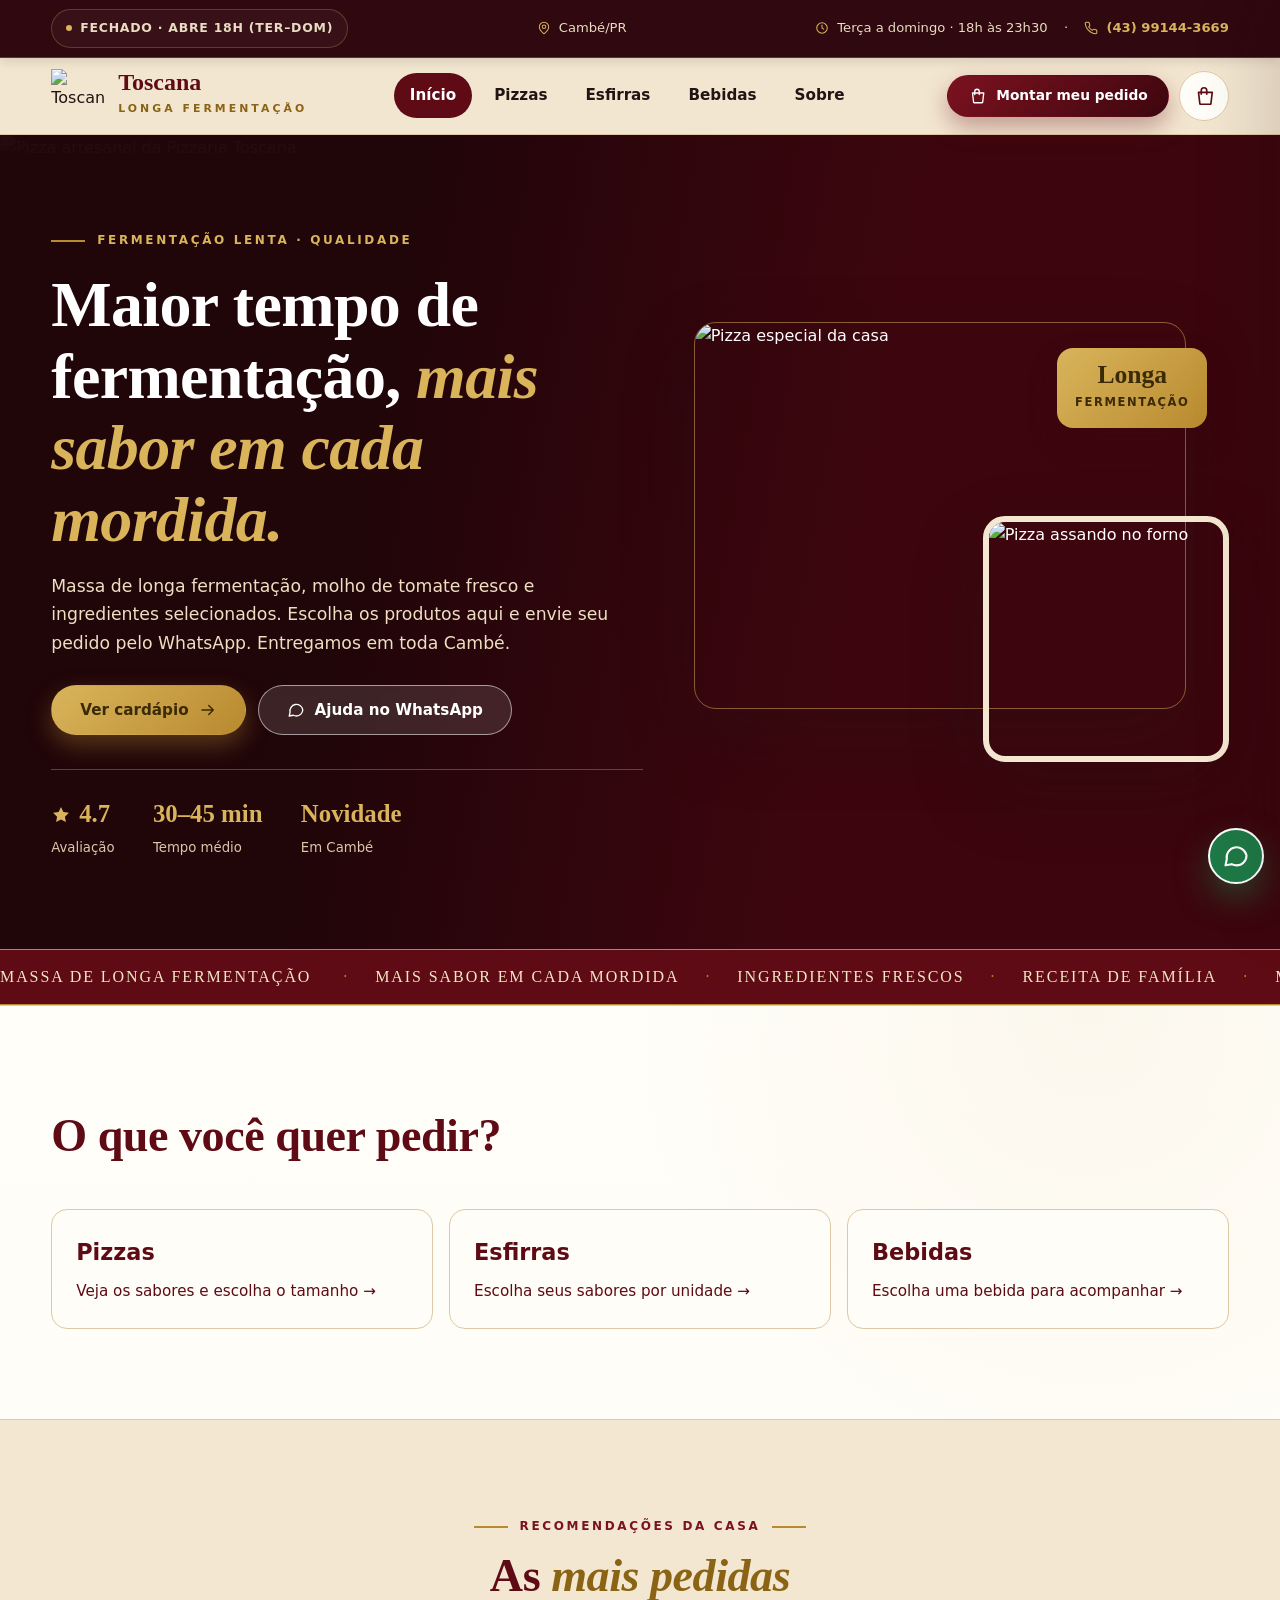
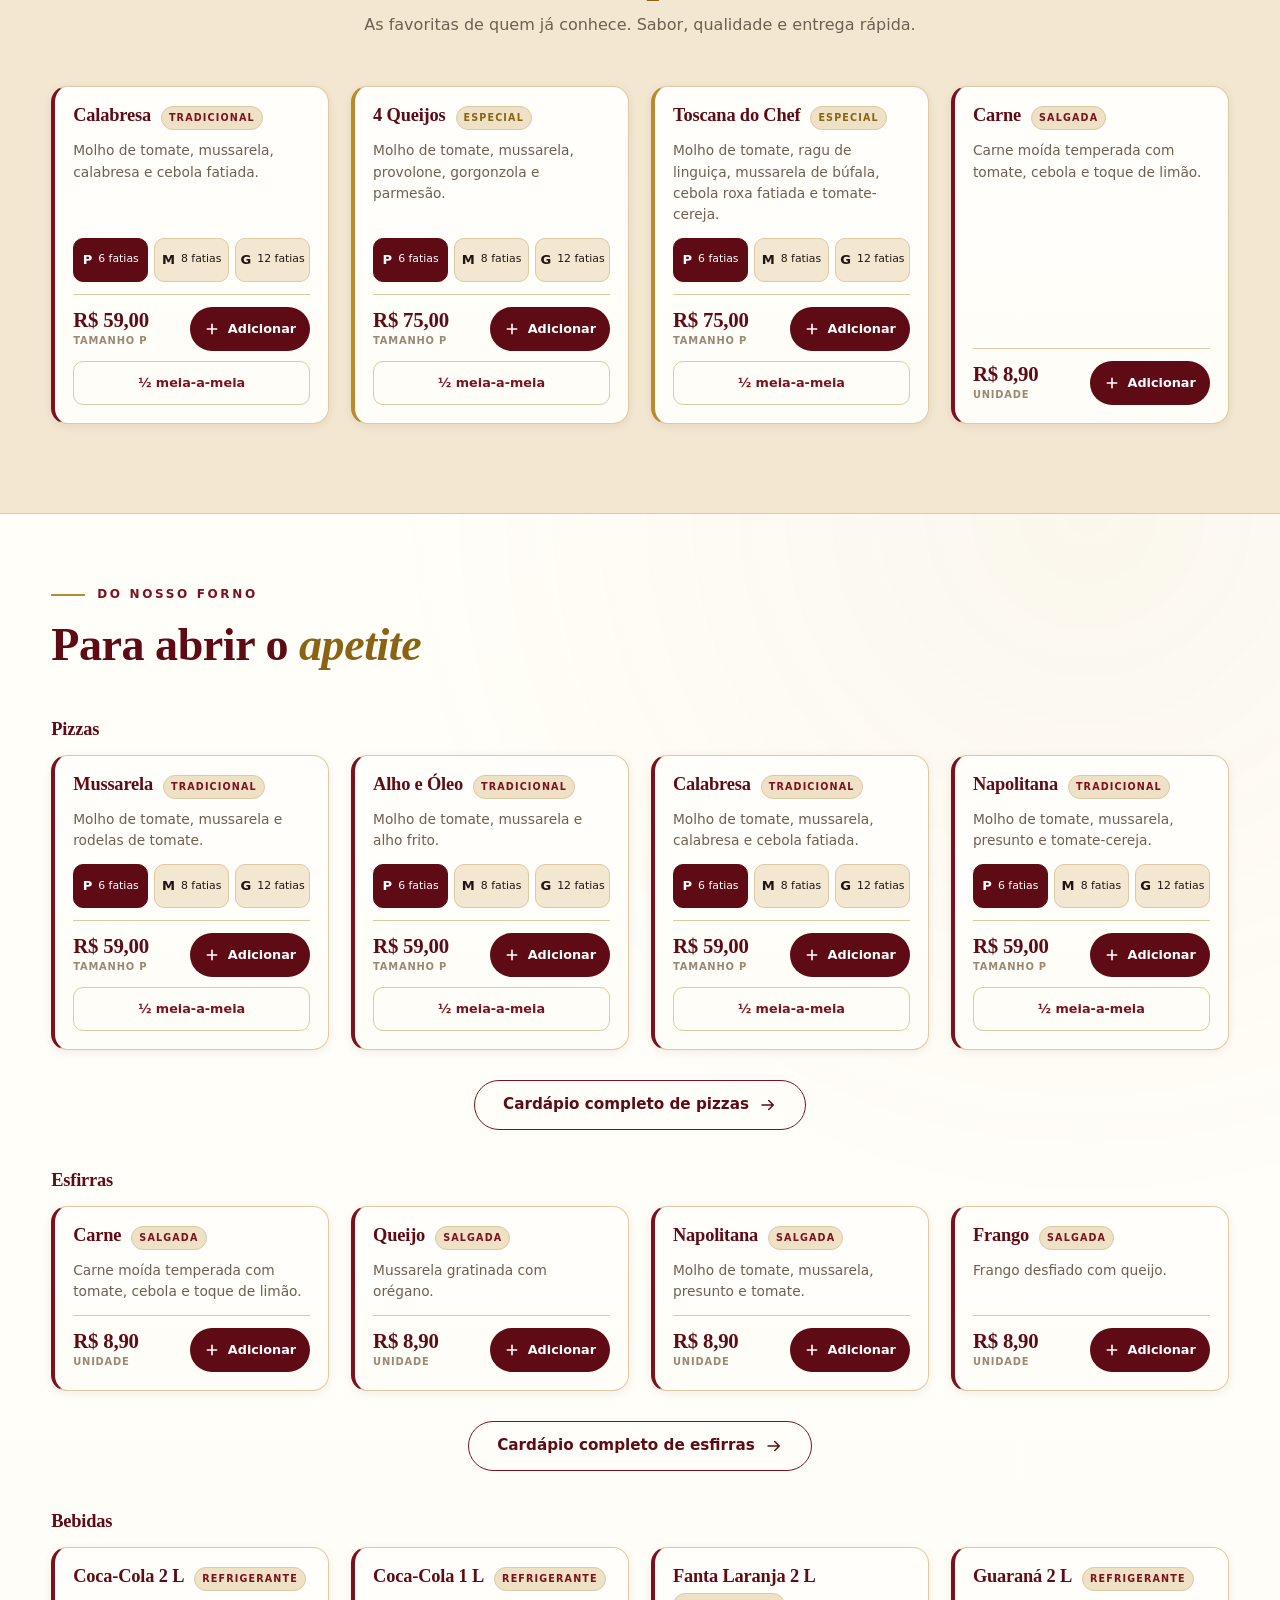
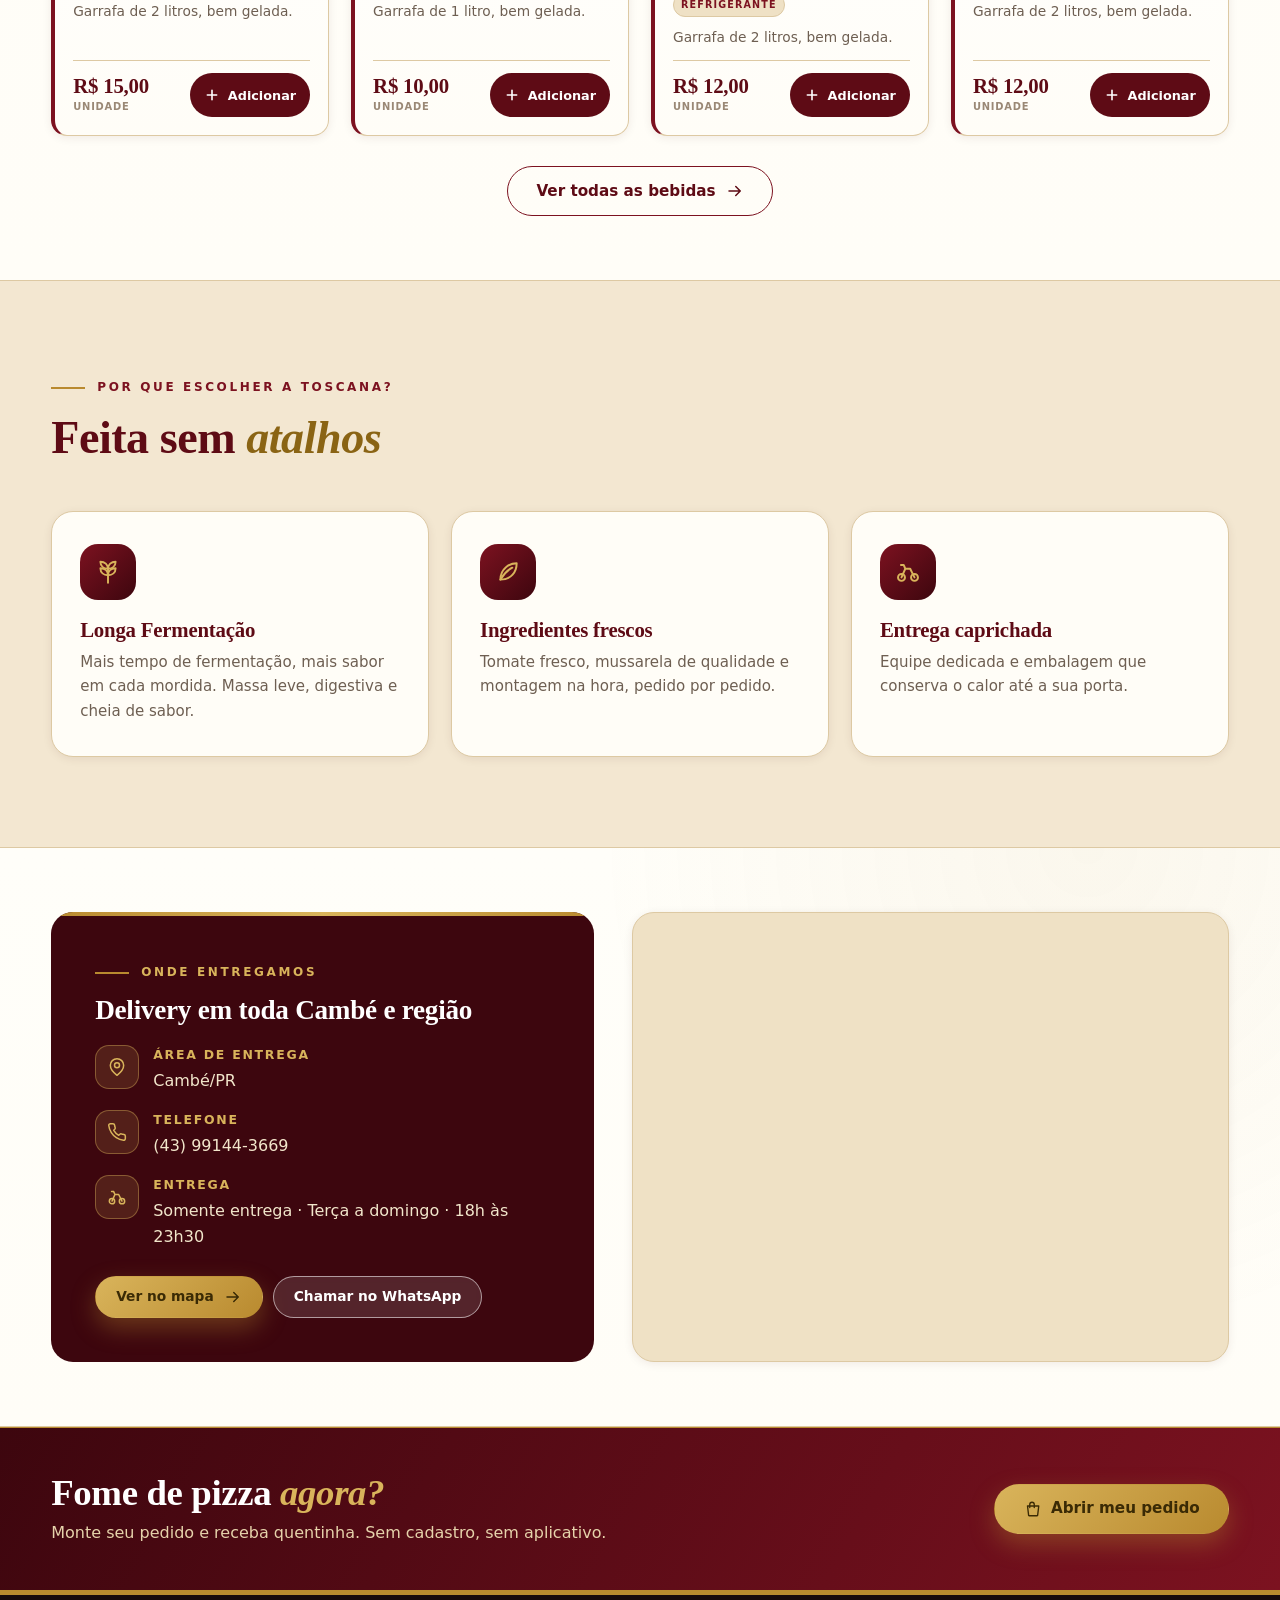
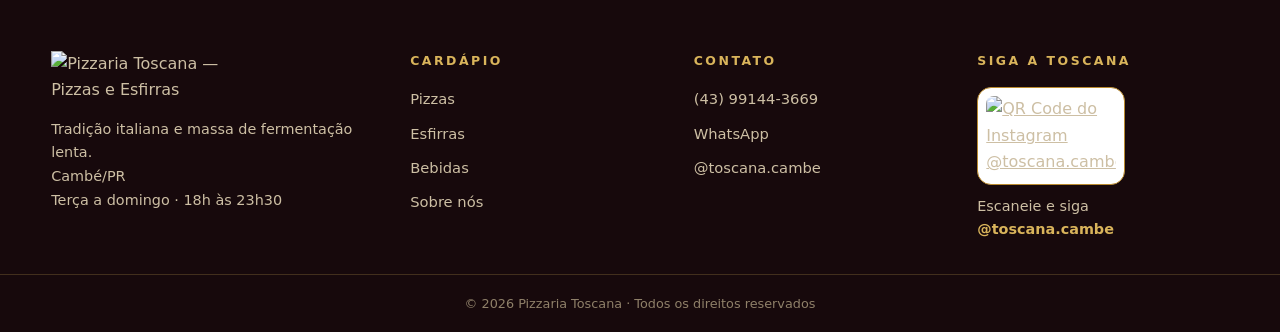
==== commit 898898a6: "feat: redesenha checkout e combina entrega pelo WhatsApp sem bairro" ====
--- a/index.html
+++ b/index.html
@@ -234,25 +234,23 @@
   <div class="drawer-items" id="cartItems"></div>
   <div class="drawer-foot">
     <div class="total-line"><span>Total do pedido</span><strong id="cartTotal">R$ 0,00</strong></div>
-    <button class="btn btn--green btn--block" id="btnCheckout" type="button" data-open-checkout><svg><use href="#i-check"/></svg>Finalizar no WhatsApp</button>
-    <p class="foot-note">Taxa de entrega e pagamento combinadas no WhatsApp.</p>
+    <button class="btn btn--green btn--block" id="btnCheckout" type="button" data-open-checkout><svg><use href="#i-check"/></svg>Continuar para entrega</button>
+    <p class="foot-note">Taxa de entrega a combinar pelo WhatsApp.</p>
   </div>
 </aside>
 
 <!-- Checkout -->
 <div class="modal" id="checkoutModal" role="dialog" aria-modal="true" aria-label="Finalizar pedido">
   <div class="modal-card">
-    <div class="modal-head"><h3>Finalizar pedido</h3><p>Resumo · Total <strong id="checkoutTotal">R$ 0,00</strong></p></div>
+    <div class="modal-head checkout-head"><div><span class="checkout-eyebrow">Falta pouco para saborear</span><h3 id="checkoutTitle">Finalize seu pedido</h3><p>Seus dados para combinar a entrega.</p></div><button class="icon-btn" type="button" data-close-checkout aria-label="Fechar finalização"><svg><use href="#i-x"/></svg></button></div>
     <form class="modal-body" id="checkoutForm" novalidate>
-      <div class="order-resume" id="orderResume"></div>
+      <section class="checkout-summary" aria-label="Resumo do pedido"><h4>Seu pedido</h4><div class="order-resume" id="orderResume"></div></section><div class="checkout-section-title">Contato e entrega</div>
       <div class="field"><label for="fName">Nome <i>*</i></label><input id="fName" name="name" autocomplete="name" autocapitalize="words" enterkeyhint="next" aria-describedby="fName-err" placeholder="Seu nome"><span class="field-error" id="fName-err">Informe seu nome.</span></div>
       <div class="field"><label for="fPhone">Telefone / WhatsApp <i>*</i></label><input id="fPhone" name="phone" inputmode="tel" autocomplete="tel" enterkeyhint="next" aria-describedby="fPhone-err" placeholder="(43) 99999-9999"><span class="field-error" id="fPhone-err">Informe um telefone valido com DDD.</span></div>
       <div class="field"><label for="fAddress">Rua e número <i>*</i></label><input id="fAddress" name="address" autocomplete="street-address" enterkeyhint="next" aria-describedby="fAddress-err" placeholder="Rua, número"><span class="field-error" id="fAddress-err">Informe rua e número.</span></div>
-      <div class="field"><label for="fDistrict">Bairro <i>*</i></label><select id="fDistrict" name="district"><option value="">Selecione o bairro...</option></select><span class="field-error" id="fDistrict-err">Selecione o bairro para calcular a entrega.</span></div>
-      <div class="fee-preview" id="feePreview" role="status"></div>
       <div class="field-2col"><div class="field"><label for="fPayment">Pagamento <i>*</i></label><select id="fPayment"><option value="">Selecione...</option><option>Pix</option><option>Cartão na entrega</option><option>Dinheiro</option></select><span class="field-error" id="fPayment-err">Selecione a forma de pagamento.</span></div><div class="field" id="fChangeWrap"><label for="fChange">Troco para (se dinheiro)</label><input id="fChange" inputmode="decimal" placeholder="Ex: 100"></div></div>
       <div class="field"><label for="fNotes">Complemento / observações</label><input id="fNotes" name="notes" autocomplete="off" enterkeyhint="done" placeholder="Apto, ponto de referência..."></div>
-      <div class="modal-foot"><button type="submit" class="btn btn--green btn--block"><svg><use href="#i-chat"/></svg>Enviar pedido no WhatsApp</button>
+      <div class="modal-foot checkout-foot"><div class="checkout-subtotal"><span>Total dos produtos</span><strong id="checkoutTotal">R$ 0,00</strong></div><p class="checkout-delivery-note">A taxa de entrega será combinada pelo WhatsApp e somada ao valor dos produtos.</p><button type="submit" class="btn btn--green btn--block"><svg><use href="#i-chat"/></svg>Enviar pedido no WhatsApp</button>
       <button type="button" class="btn btn--ghost btn--block" data-close-checkout>Voltar ao pedido</button></div>
     </form>
   </div>
--- a/css/style.css
+++ b/css/style.css
@@ -409,14 +409,23 @@
 
 /* Toast */
 .toast {
-  position: fixed; bottom: calc(88px + env(safe-area-inset-bottom, 0px)); left: 50%; z-index: 130;
-  transform: translate(-50%, 90px); opacity: 0;
-  background: var(--wine-900); color: #fff; border: 1px solid var(--gold-500);
-  padding: 14px 24px; border-radius: 999px; font-size: 0.9rem; font-weight: 600;
-  box-shadow: var(--shadow-lg); transition: transform 0.25s ease, opacity 0.25s ease;
-  max-width: 92%; text-align: center;
-}
-.toast.is-visible { transform: translate(-50%, 0); opacity: 1; }
+  position: fixed; top: calc(18px + env(safe-area-inset-top, 0px)); right: max(18px, env(safe-area-inset-right, 0px)); z-index: 130;
+  display: flex; align-items: center; gap: 10px;
+  width: max-content; max-width: min(360px, calc(100% - 36px));
+  transform: translateY(-12px); opacity: 0; visibility: hidden; pointer-events: none;
+  background: #f0fdf4; color: #166534; border: 1px solid #bbf7d0;
+  padding: 12px 14px; border-radius: 12px; font-size: 0.8rem; font-weight: 500; line-height: 1.5;
+  box-shadow: 0 6px 24px #1438201a;
+  transition: transform 0.2s ease, opacity 0.2s ease, visibility 0.2s;
+}
+.toast.is-visible { transform: translateY(0); opacity: 1; visibility: visible; pointer-events: auto; }
+.toast-icon { display: grid; place-items: center; flex-shrink: 0; width: 24px; height: 24px; border-radius: 50%; background: #dcfce7; font-size: 0.9rem; font-weight: 800; }
+.toast-message { min-width: 0; overflow-wrap: anywhere; }
+.toast[data-tone="warning"] { background: #fffbeb; color: #92400e; border-color: #fde68a; }
+.toast[data-tone="warning"] .toast-icon { background: #fef3c7; }
+.toast[data-tone="info"] { background: #eff6ff; color: #1e40af; border-color: #bfdbfe; }
+.toast[data-tone="info"] .toast-icon { background: #dbeafe; }
+@media (prefers-reduced-motion: reduce) { .toast { transition: none; } }
 
 /* Botao flutuante */
 .float-wa {
@@ -466,7 +475,9 @@
 .field select:focus { outline: 2px solid var(--gold-500); border-color: var(--gold-500); }
 .field select.is-invalid { border-color: var(--danger); }
 .fee-preview { font-size: 0.85rem; font-weight: 700; color: var(--wine-800); background: var(--gold-100); border: 1px solid var(--gold-500); border-radius: 10px; padding: 10px 14px; }
-.toast-undo { margin-left: 12px; background: var(--gold-300); color: var(--wine-900); border: none; border-radius: 999px; padding: 6px 14px; font-weight: 800; cursor: pointer; }
+.toast-undo { flex-shrink: 0; background: #dcfce7; color: #166534; border: none; border-radius: 7px; padding: 8px; font-size: 0.73rem; font-weight: 700; cursor: pointer; }
+.toast-undo:hover { background: #bbf7d0; }
+.toast-undo:focus-visible { outline: 2px solid #166534; outline-offset: 2px; }
 .sticky-bar { position: fixed; left: 50%; transform: translate(-50%, 90px); bottom: calc(12px + env(safe-area-inset-bottom, 0px)); z-index: 85; display: flex; align-items: center; gap: 14px; background: var(--wine-900); color: #fff; border: 1px solid var(--gold-500); border-radius: 999px; padding: 10px 10px 10px 20px; box-shadow: var(--shadow-lg); opacity: 0; transition: transform .25s ease, opacity .25s ease; max-width: calc(100% - 24px); width: max-content; }
 .sticky-bar.is-visible { transform: translate(-50%, 0); opacity: 1; }
 .sticky-bar { touch-action: pan-x; user-select: none; visibility: hidden; pointer-events: none; transition: transform .25s ease, opacity .25s ease, visibility .25s; }
@@ -657,6 +668,125 @@
   .menu-categories a { padding: 20px; }
 }
 
+/* Finalização do pedido */
+#checkoutModal { padding: 18px; }
+#checkoutModal .modal-card { width: min(620px, 100%); border-color: #e9e1d8; border-radius: 24px; background: #f8f5f0; }
+#checkoutModal .checkout-head { display: flex; align-items: flex-start; justify-content: space-between; gap: 16px; padding: 26px; background: var(--wine-900); border: 0; }
+.checkout-eyebrow { display: block; color: var(--gold-100); font-size: 0.65rem; font-weight: 700; text-transform: uppercase; letter-spacing: 0.1em; margin-bottom: 8px; }
+#checkoutModal h3 { font-size: 1.8rem; line-height: 1.2; }
+#checkoutModal .checkout-head p { margin-top: 8px; font-size: 0.83rem; }
+.checkout-head .icon-btn { flex-shrink: 0; }
+#checkoutForm { padding: 24px 26px; }
+.checkout-summary { background: #fff; border: 1px solid #e9e1d8; border-radius: 16px; padding: 18px; margin-bottom: 24px; }
+.checkout-summary h4, .checkout-section-title { font-family: var(--font-body); font-size: 0.95rem; font-weight: 700; color: var(--wine-900); }
+#checkoutModal .order-resume { margin: 12px 0 0; padding: 0; border: 0; background: transparent; white-space: pre-wrap; overflow-wrap: anywhere; font-family: var(--font-body); font-size: 0.82rem; line-height: 1.8; color: var(--muted); max-height: none; }
+.checkout-section-title { margin-bottom: 18px; }
+#checkoutForm .field { margin-bottom: 18px; min-width: 0; }
+#checkoutForm .field input, #checkoutForm .field select { background: #fff; border-color: #dfd7ce; }
+#checkoutForm .field label { font-size: 0.8rem; }
+#checkoutForm .checkout-foot { padding: 22px 0 0; margin-top: 4px; border-top: 1px solid #e2d9ce; }
+.checkout-subtotal { display: flex; align-items: baseline; justify-content: space-between; gap: 12px; }
+.checkout-subtotal span { color: var(--muted); font-size: 0.85rem; }
+.checkout-subtotal strong { font-family: var(--font-display); font-size: 1.9rem; color: var(--wine-900); }
+.checkout-delivery-note { border: 1px solid #e2d4c5; border-radius: 10px; padding: 12px; margin: 12px 0 18px; background: #f0e9e0; font-size: 0.78rem; line-height: 1.6; color: var(--wine-800); }
+#checkoutForm .checkout-foot .btn { border-radius: 12px; min-height: 50px; font-size: 0.85rem; }
+@media (max-width: 600px) {
+  #checkoutModal { padding: 10px; }
+  #checkoutModal .modal-card { border-radius: 18px; max-height: calc(100dvh - 20px); }
+  #checkoutModal .checkout-head, #checkoutForm { padding: 20px; }
+  #checkoutModal h3 { font-size: 1.5rem; }
+  #checkoutForm .field-2col { grid-template-columns: 1fr; gap: 0; }
+}
+
+/* Montagem de pizza meia a meia */
+#halfModal { padding: 20px; }
+#halfModal .half-card { display: flex; flex-direction: column; width: min(600px, 100%); max-height: min(860px, 92dvh); overflow: hidden; background: #f8f5f0; border: 1px solid #e9e1d8; border-radius: 24px; }
+#halfModal .half-head { display: flex; align-items: flex-start; justify-content: space-between; gap: 16px; flex-shrink: 0; padding: 24px; border: 0; background: var(--wine-900); }
+.half-eyebrow { display: block; font-size: 0.65rem; font-weight: 700; letter-spacing: 0.1em; text-transform: uppercase; }
+.half-head .half-eyebrow { color: var(--gold-100); margin-bottom: 7px; }
+#halfModal .half-head h3 { font-size: 1.65rem; line-height: 1.2; }
+#halfModal .half-head p { font-size: 0.78rem; line-height: 1.6; margin-top: 10px; }
+.half-head .icon-btn { flex-shrink: 0; }
+#halfModal .half-body { min-height: 0; overflow-y: auto; overscroll-behavior: contain; padding: 24px; }
+.half-base { padding: 18px; border: 1px solid #e2d4c5; background: #f0e9e0; border-radius: 14px; margin-bottom: 24px; overflow-wrap: anywhere; }
+.half-base .half-eyebrow { color: var(--wine-700); }
+.half-base h4 { font-family: var(--font-body); color: var(--wine-900); font-size: 1rem; margin: 7px 0; }
+.half-base p { font-size: 0.83rem; color: var(--muted); line-height: 1.7; }
+.half-flavors { border: 0; padding: 0; margin: 0; min-width: 0; }
+.half-flavors legend { padding: 0; margin-bottom: 14px; font-size: 0.95rem; font-weight: 700; color: var(--wine-900); }
+#halfModal .half-list { display: grid; grid-template-columns: minmax(0, 1fr); gap: 12px; max-height: none; overflow: visible; }
+#halfModal .half-opt { display: flex; align-items: flex-start; gap: 14px; padding: 18px; min-width: 0; height: auto; overflow: visible; background: #fff; border: 1px solid #e9e1d8; border-radius: 14px; }
+#halfModal .half-opt input { width: 22px; height: 22px; margin-top: 1px; }
+#halfModal .half-opt-content { display: block; flex: 1; min-width: 0; }
+#halfModal .half-opt strong { line-height: 1.5; overflow-wrap: anywhere; }
+#halfModal .half-description { display: block; margin-top: 6px; line-height: 1.7; height: auto; max-height: none; overflow: visible; white-space: normal; text-overflow: clip; overflow-wrap: anywhere; -webkit-line-clamp: unset; }
+#halfModal .half-opt:hover { border-color: var(--wine-700); }
+#halfModal .half-opt:has(input:checked) { border-color: var(--wine-700); background: #fff9f6; box-shadow: inset 0 0 0 1px var(--wine-700); }
+#halfModal .half-opt:has(input:focus-visible) { outline: 3px solid var(--gold-500); outline-offset: 2px; }
+.half-notes { margin-top: 24px; }
+.half-notes label span { font-weight: 400; color: var(--muted); margin-left: 5px; }
+.half-footer { flex-shrink: 0; background: #fff; border-top: 1px solid #e9e1d8; padding: 18px 24px; }
+.half-total { display: flex; flex-wrap: wrap; justify-content: space-between; gap: 8px; align-items: baseline; margin-bottom: 14px; }
+.half-total > span { font-size: 0.8rem; color: var(--muted); }
+.half-total strong { color: var(--wine-900); font-size: 1.05rem; }
+.half-footer .btn { min-height: 50px; border-radius: 12px; }
+.half-cancel { display: block; width: 100%; padding: 10px; margin-top: 5px; border: 0; background: transparent; color: var(--muted); font: inherit; font-size: 0.78rem; cursor: pointer; }
+.half-unavailable { color: var(--muted); line-height: 1.6; font-size: 0.85rem; }
+@media (max-width: 600px) {
+  #halfModal { padding: 10px; }
+  #halfModal .half-card { max-height: calc(100dvh - 20px); border-radius: 18px; }
+  #halfModal .half-head, #halfModal .half-body { padding: 18px; }
+  #halfModal .half-head h3 { font-size: 1.35rem; }
+  #halfModal .half-opt { padding: 16px; }
+  .half-footer { padding: 14px 18px max(14px, env(safe-area-inset-bottom, 0px)); }
+}
+
+/* Carrinho: painel de pedido */
+.cart-drawer { width: min(480px, 100%); border-left: 0; background: #f8f5f0; box-shadow: -16px 0 80px #17090c33; }
+.cart-drawer .drawer-head { flex-shrink: 0; padding: 28px 26px 24px; background: var(--wine-900); border-bottom: 0; gap: 16px; }
+.cart-drawer .drawer-head h3 { font-size: 1.8rem; letter-spacing: -0.03em; line-height: 1.2; }
+.cart-drawer .drawer-head p { margin-top: 7px; font-size: 0.82rem; color: var(--gold-100); }
+.cart-drawer .icon-btn { flex-shrink: 0; background: #ffffff0d; border-color: #ffffff26; }
+.cart-drawer .drawer-items { min-height: 0; padding: 24px; gap: 14px; overscroll-behavior: contain; }
+.cart-drawer .cart-item { padding: 20px; gap: 12px; align-items: start; border: 1px solid #e9e1d8; border-radius: 16px; background: #fff; box-shadow: 0 3px 12px #36151a04; }
+.cart-item-info { min-width: 0; }
+.cart-item-category { display: block; margin-bottom: 7px; color: var(--faint); font-size: 0.65rem; font-weight: 700; text-transform: uppercase; letter-spacing: 0.13em; }
+.cart-drawer .cart-item h4 { font-size: 1rem; line-height: 1.4; overflow-wrap: anywhere; }
+.cart-drawer .cart-item .meta { margin-top: 7px; font-size: 0.77rem; line-height: 1.6; }
+.cart-item-actions { display: flex; align-items: center; flex-wrap: wrap; gap: 8px 14px; margin-top: 16px; }
+.cart-drawer .qty { margin: 0; gap: 2px; padding: 3px; border: 1px solid #e9e1d8; border-radius: 12px; background: #faf8f5; }
+.cart-drawer .qty button { width: 38px; height: 38px; border: 0; border-radius: 8px; background: transparent; }
+.cart-drawer .qty button:hover { background: #eee6df; }
+.cart-drawer .qty strong { min-width: 27px; font-size: 0.9rem; }
+.cart-drawer .link-danger { margin: 0; padding: 10px 0; color: var(--muted); font-size: 0.74rem; font-weight: 500; }
+.cart-drawer .link-danger:hover { color: var(--danger); }
+.cart-drawer .line-total { padding-top: 24px; font-family: var(--font-body); font-size: 0.95rem; white-space: nowrap; }
+.cart-drawer .drawer-foot { flex-shrink: 0; padding: 22px 26px calc(24px + env(safe-area-inset-bottom, 0px)); border-top: 1px solid #e9e1d8; background: #fff; box-shadow: 0 -8px 28px #36151a05; }
+.cart-drawer .total-line { margin-bottom: 20px; gap: 12px; }
+.cart-drawer .total-line span:first-child { font-size: 0.86rem; color: var(--muted); font-weight: 500; }
+.cart-drawer .total-line strong { font-size: 2rem; letter-spacing: -0.04em; }
+.cart-drawer #btnCheckout { min-height: 54px; border-radius: 12px; font-size: 0.9rem; }
+.cart-drawer .foot-note { font-size: 0.72rem; line-height: 1.6; margin-top: 12px; }
+.cart-drawer.is-empty .drawer-foot { display: none; }
+.cart-drawer.is-empty .drawer-items { justify-content: center; }
+.cart-drawer .cart-empty { padding: 32px 0 56px; }
+.cart-empty-icon { display: grid; place-items: center; width: 100px; height: 100px; margin: 0 auto 26px; border-radius: 50%; background: #eee6df; }
+.cart-drawer .cart-empty-icon svg { width: 42px; height: 42px; margin: 0; color: var(--wine-700); }
+.cart-empty h4 { font-family: var(--font-display); color: var(--wine-900); font-size: 1.65rem; line-height: 1.25; }
+.cart-empty p { margin: 14px 0 26px; font-size: 0.9rem; line-height: 1.8; }
+.cart-empty .btn { min-width: 200px; min-height: 52px; border-radius: 12px; }
+.cart-drawer :is(button, a):focus-visible { outline: 3px solid var(--gold-500); outline-offset: 3px; }
+@media (max-width: 480px) {
+  .cart-drawer .drawer-head { padding: 24px 20px; }
+  .cart-drawer .drawer-items { padding: 18px 16px; }
+  .cart-drawer .cart-item { padding: 16px; gap: 8px; }
+  .cart-drawer .drawer-foot { padding: 20px 20px calc(20px + env(safe-area-inset-bottom, 0px)); }
+  .cart-drawer .line-total { font-size: 0.85rem; }
+}
+@media (prefers-reduced-motion: reduce) {
+  .cart-drawer { transition: none; }
+}
+
 /* On mobile, the topbar and bottom navigation replace the brand header. */
 @media (max-width: 680px) {
   .site-header { display: none; }
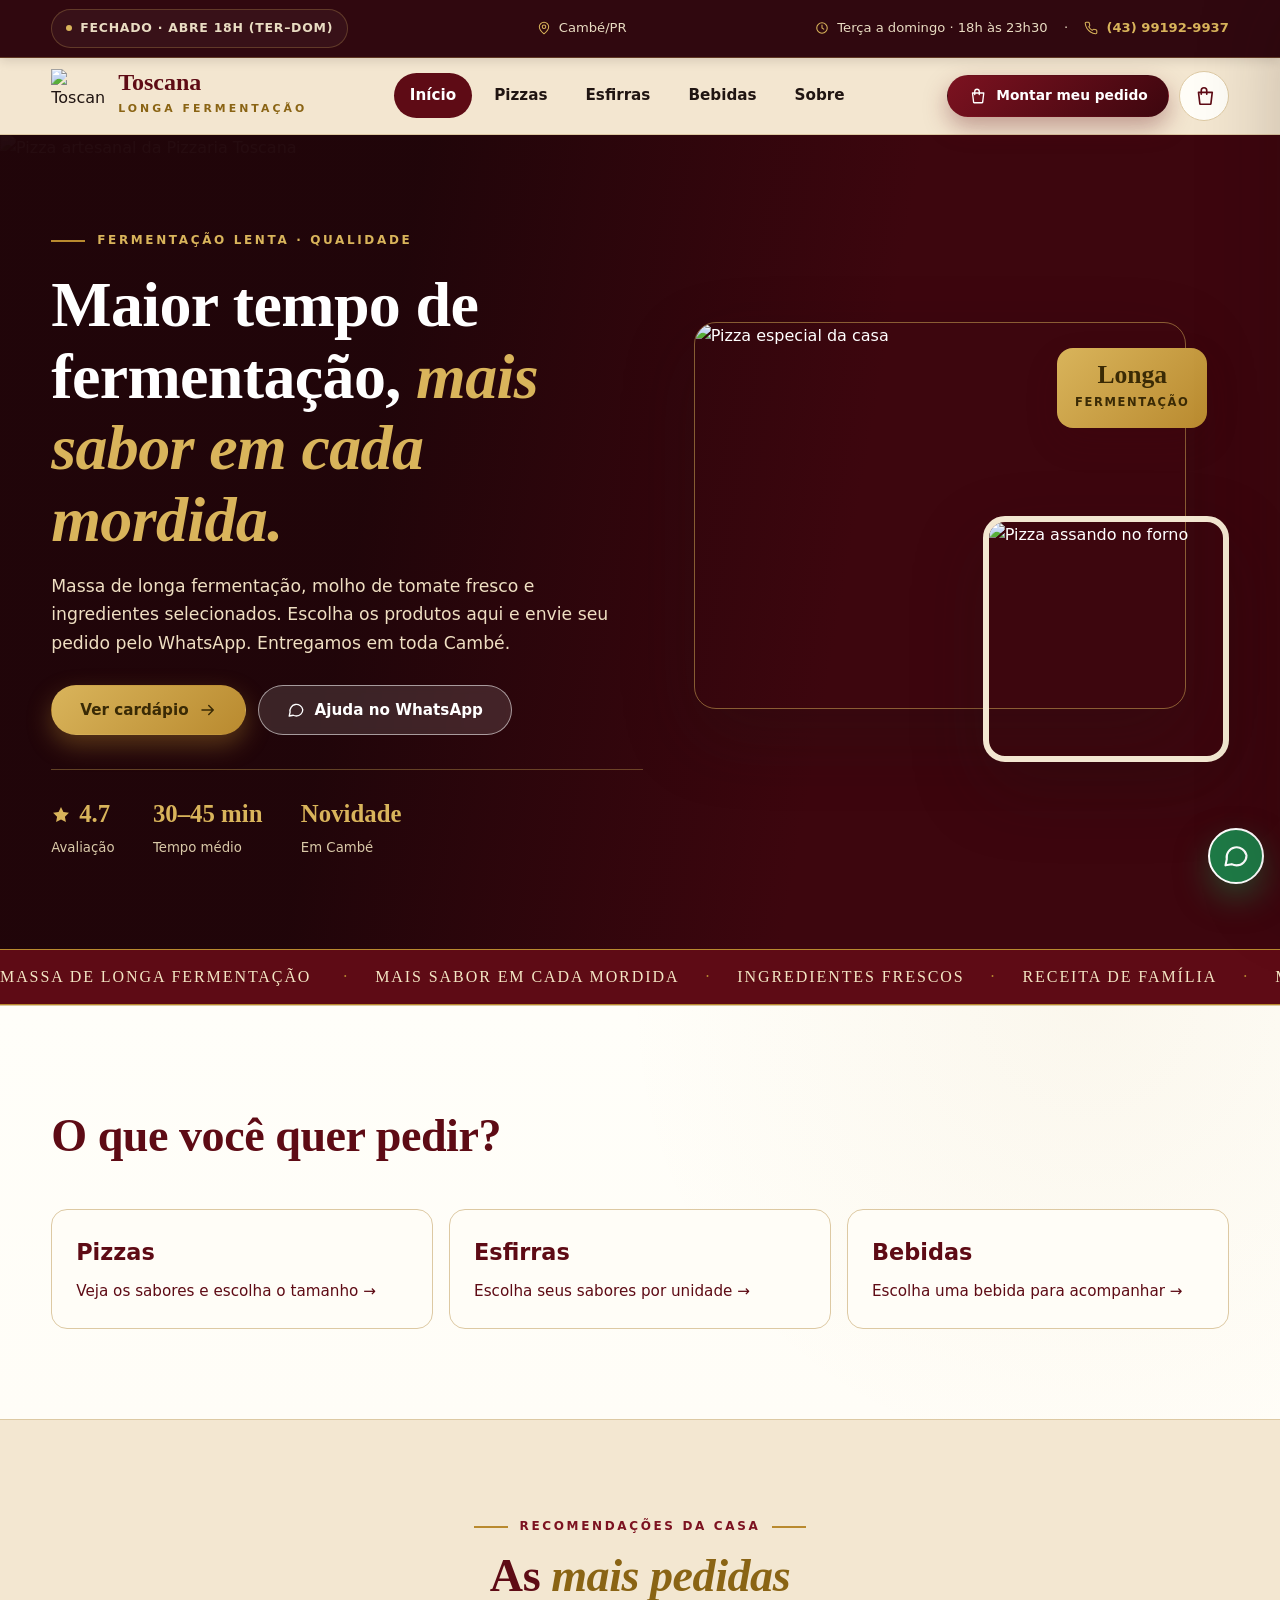
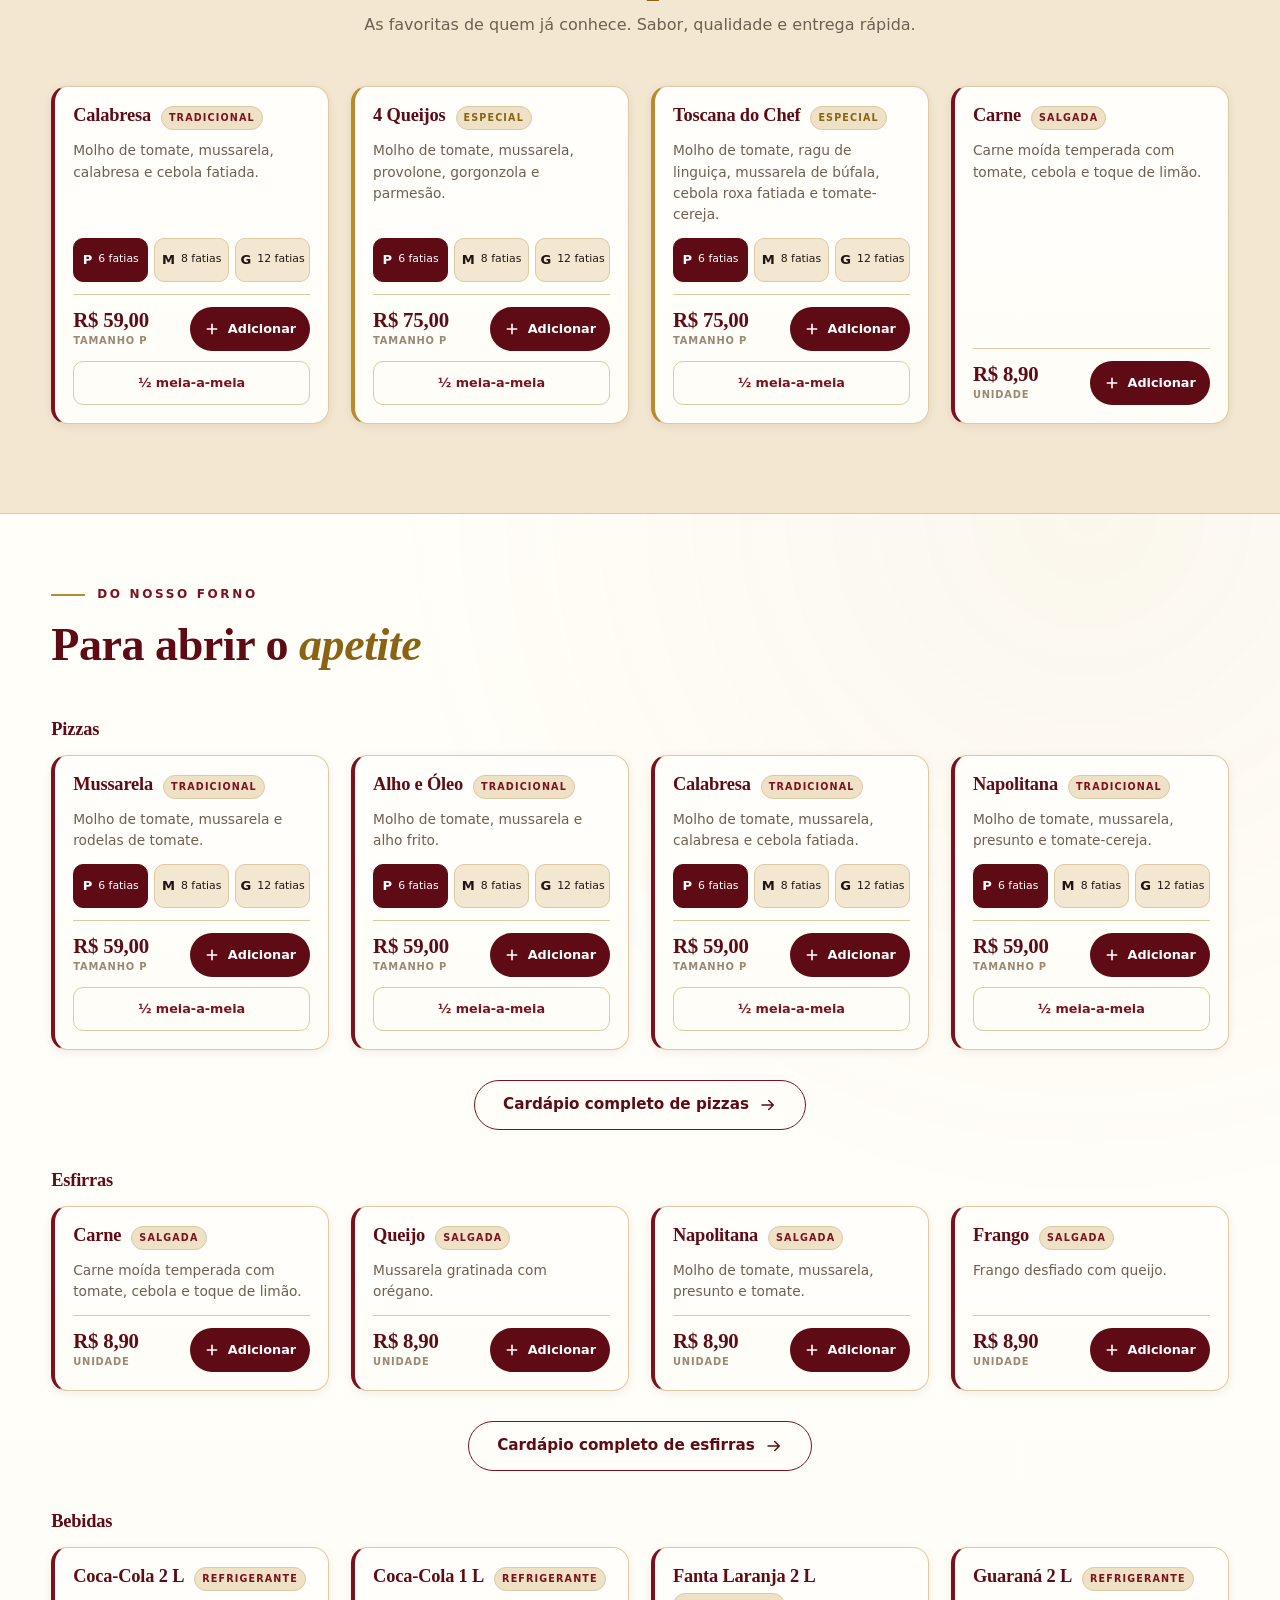
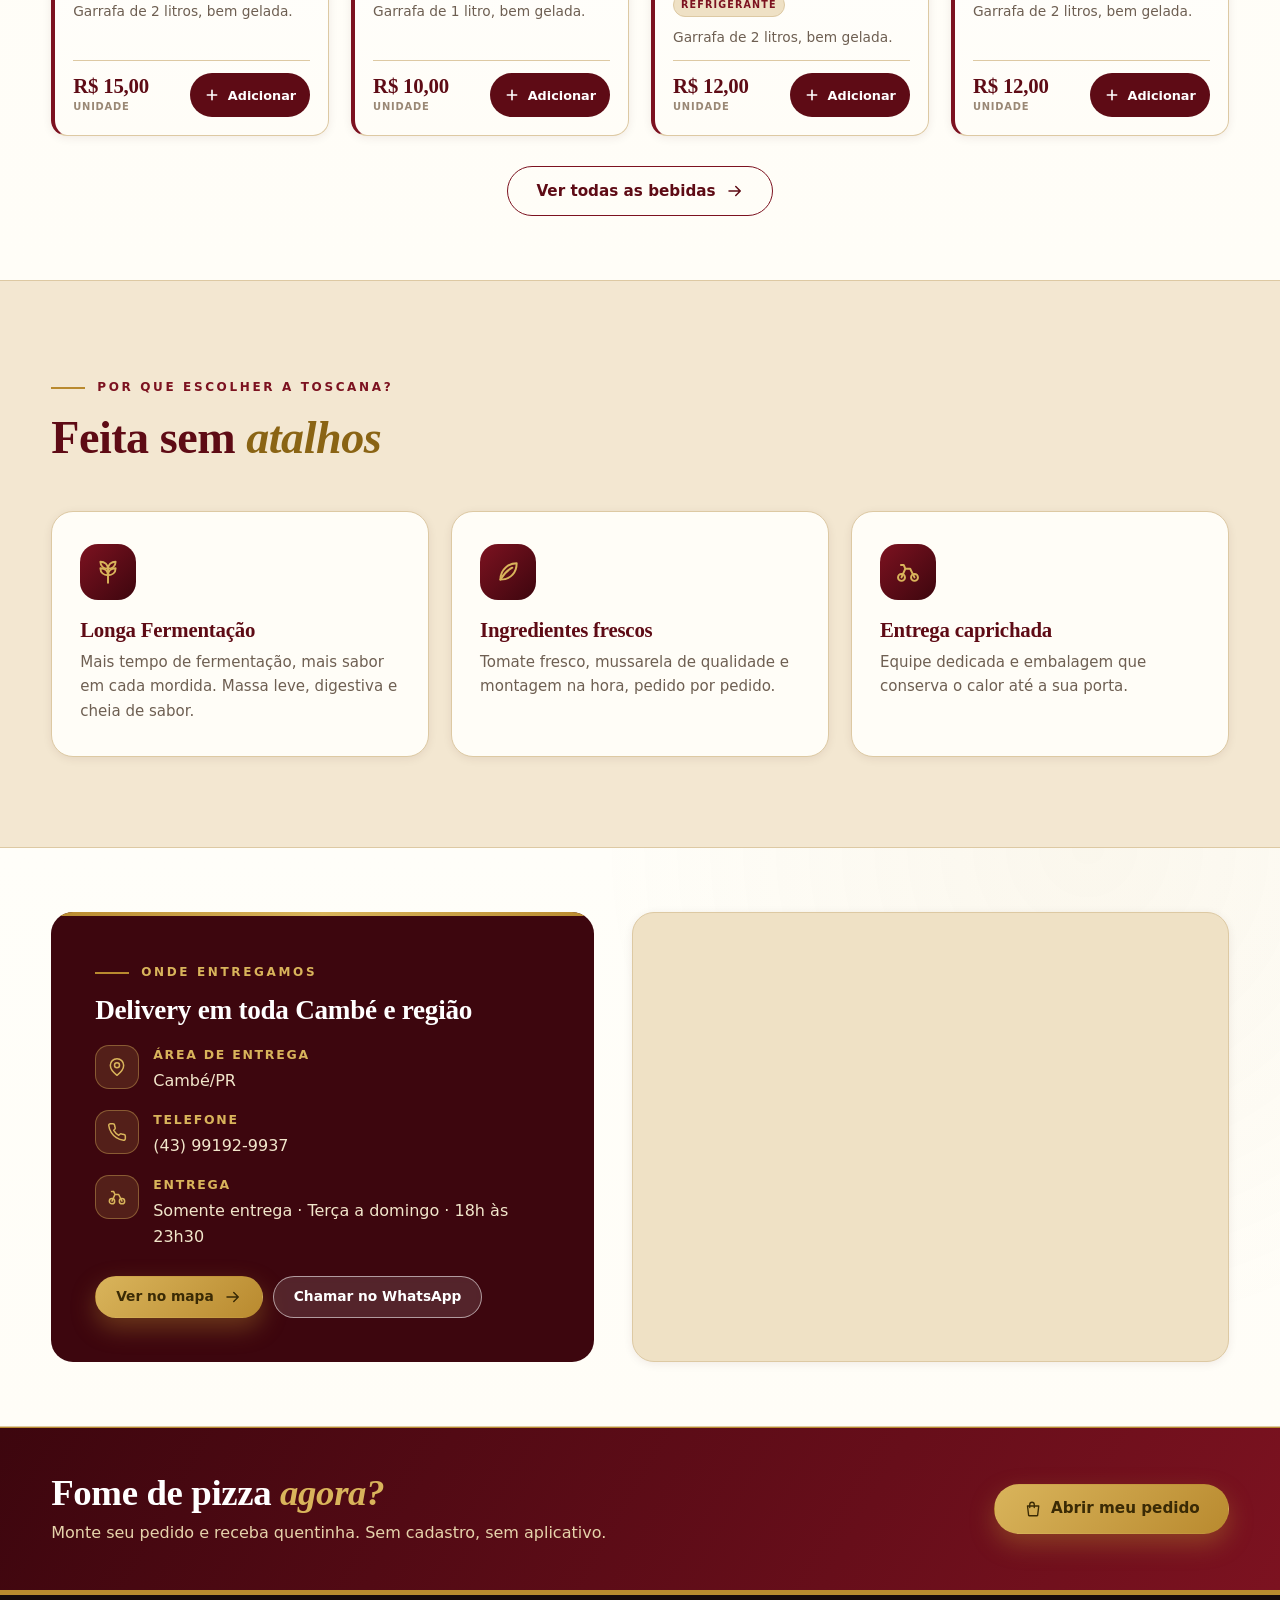
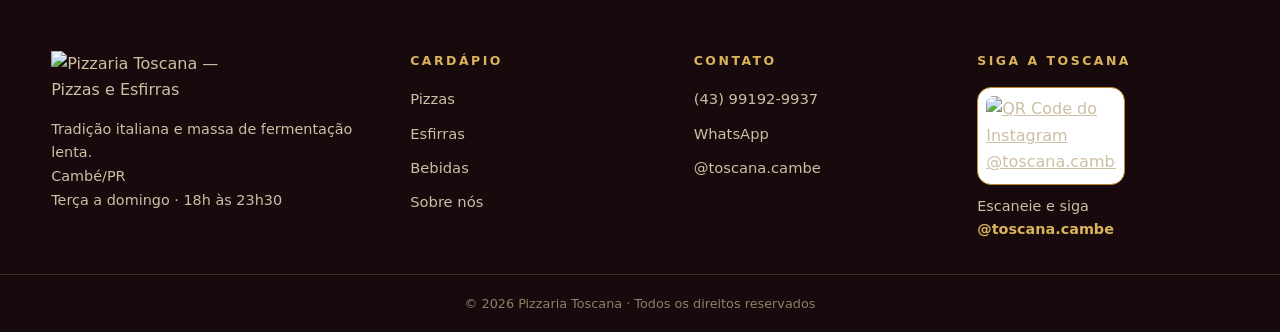
==== commit b79f6617: "Merge branch 'master' of https://github.com/CaueYamamoto7/ToscanaPizzaria" ====
--- a/index.html
+++ b/index.html
@@ -13,7 +13,7 @@
 <link rel="preconnect" href="https://fonts.googleapis.com">
 <link rel="preconnect" href="https://fonts.gstatic.com" crossorigin>
 <link href="https://fonts.googleapis.com/css2?family=Fraunces:ital,opsz,wght@0,9..144,500;0,9..144,650;1,9..144,500;1,9..144,650&family=Inter:wght@400;600;700;800&display=swap" rel="stylesheet">
-<link rel="stylesheet" href="/css/style.css?v=6">
+<link rel="stylesheet" href="/css/style.css?v=1.5.0">
 <meta name="theme-color" content="#3d060e">
 <link rel="manifest" href="/manifest.json">
 <script type="application/ld+json">{"@context":"https://schema.org","@type":"FoodEstablishment","name":"Pizzaria Toscana"}</script>
@@ -42,7 +42,7 @@
 <div class="topbar">
   <div class="container">
     <span class="topbar-item"><span class="open-badge" data-open-badge>Aberto</span></span><span class="topbar-item topbar-item--hide-mobile"><svg><use href="#i-pin"/></svg><span data-bind="address">Cambé/PR</span></span>
-    <span class="topbar-item"><svg><use href="#i-clock"/></svg><span data-bind="hours">Terça a domingo · 18h às 23h30</span>&nbsp;&nbsp;·&nbsp;&nbsp;<svg><use href="#i-phone"/></svg><a data-bind="phone-href" href="#"><span data-bind="phone">(43) 99144-3669</span></a></span>
+    <span class="topbar-item"><svg><use href="#i-clock"/></svg><span data-bind="hours">Terça a domingo · 18h às 23h30</span>&nbsp;&nbsp;·&nbsp;&nbsp;<svg><use href="#i-phone"/></svg><a data-bind="phone-href" href="#"><span data-bind="phone">(43) 99192-9937</span></a></span>
   </div>
 </div>
 
@@ -190,7 +190,7 @@
         <h3>Delivery em toda Cambé e região</h3>
         <ul class="info-list">
           <li><span class="info-ico"><svg><use href="#i-pin"/></svg></span><div><strong>Área de entrega</strong><p data-bind="address">Cambé/PR e Região</p></div></li>
-          <li><span class="info-ico"><svg><use href="#i-phone"/></svg></span><div><strong>Telefone</strong><p><a data-bind="phone-href" href="#"><span data-bind="phone">(43) 99144-3669</span></a></p></div></li>
+          <li><span class="info-ico"><svg><use href="#i-phone"/></svg></span><div><strong>Telefone</strong><p><a data-bind="phone-href" href="#"><span data-bind="phone">(43) 99192-9937</span></a></p></div></li>
           <li><span class="info-ico"><svg><use href="#i-bike"/></svg></span><div><strong>Entrega</strong><p>Somente entrega · <span data-bind="hours">Terça a domingo · 18h às 23h30</span></p></div></li>
         </ul>
         <div class="info-actions">
@@ -218,7 +218,7 @@
       <p style="margin-top:14px">Tradição italiana e massa de fermentação lenta.<br><span data-bind="address">Cambé/PR</span><br><span data-bind="hours">Terça a domingo · 18h às 23h30</span></p>
     </div>
     <div><h4>Cardápio</h4><ul><li><a href="/pizzas">Pizzas</a></li><li><a href="/esfirras">Esfirras</a></li><li><a href="/bebidas">Bebidas</a></li><li><a href="/sobre">Sobre nós</a></li></ul></div>
-    <div><h4>Contato</h4><ul><li><a data-bind="phone-href" href="#"><span data-bind="phone">(43) 99144-3669</span></a></li><li><a data-bind="wa" href="#">WhatsApp</a></li><li><a data-bind="ig" href="#" target="_blank" rel="noopener"><span data-bind="ig-handle">@toscana.cambe</span></a></li></ul></div>
+    <div><h4>Contato</h4><ul><li><a data-bind="phone-href" href="#"><span data-bind="phone">(43) 99192-9937</span></a></li><li><a data-bind="wa" href="#">WhatsApp</a></li><li><a data-bind="ig" href="#" target="_blank" rel="noopener"><span data-bind="ig-handle">@toscana.cambe</span></a></li></ul></div>
     <div><h4>Siga a Toscana</h4><a class="qr-card" data-bind="ig" href="#" target="_blank" rel="noopener" aria-label="Abrir o Instagram da Toscana"><img src="/assets/qrcodeig.JPG" alt="QR Code do Instagram @toscana.cambe"></a><p class="qr-caption">Escaneie e siga <strong data-bind="ig-handle">@toscana.cambe</strong></p></div>
   </div>
   <div class="footer-bottom">© <span id="ano"></span> Pizzaria Toscana · Todos os direitos reservados</div>
